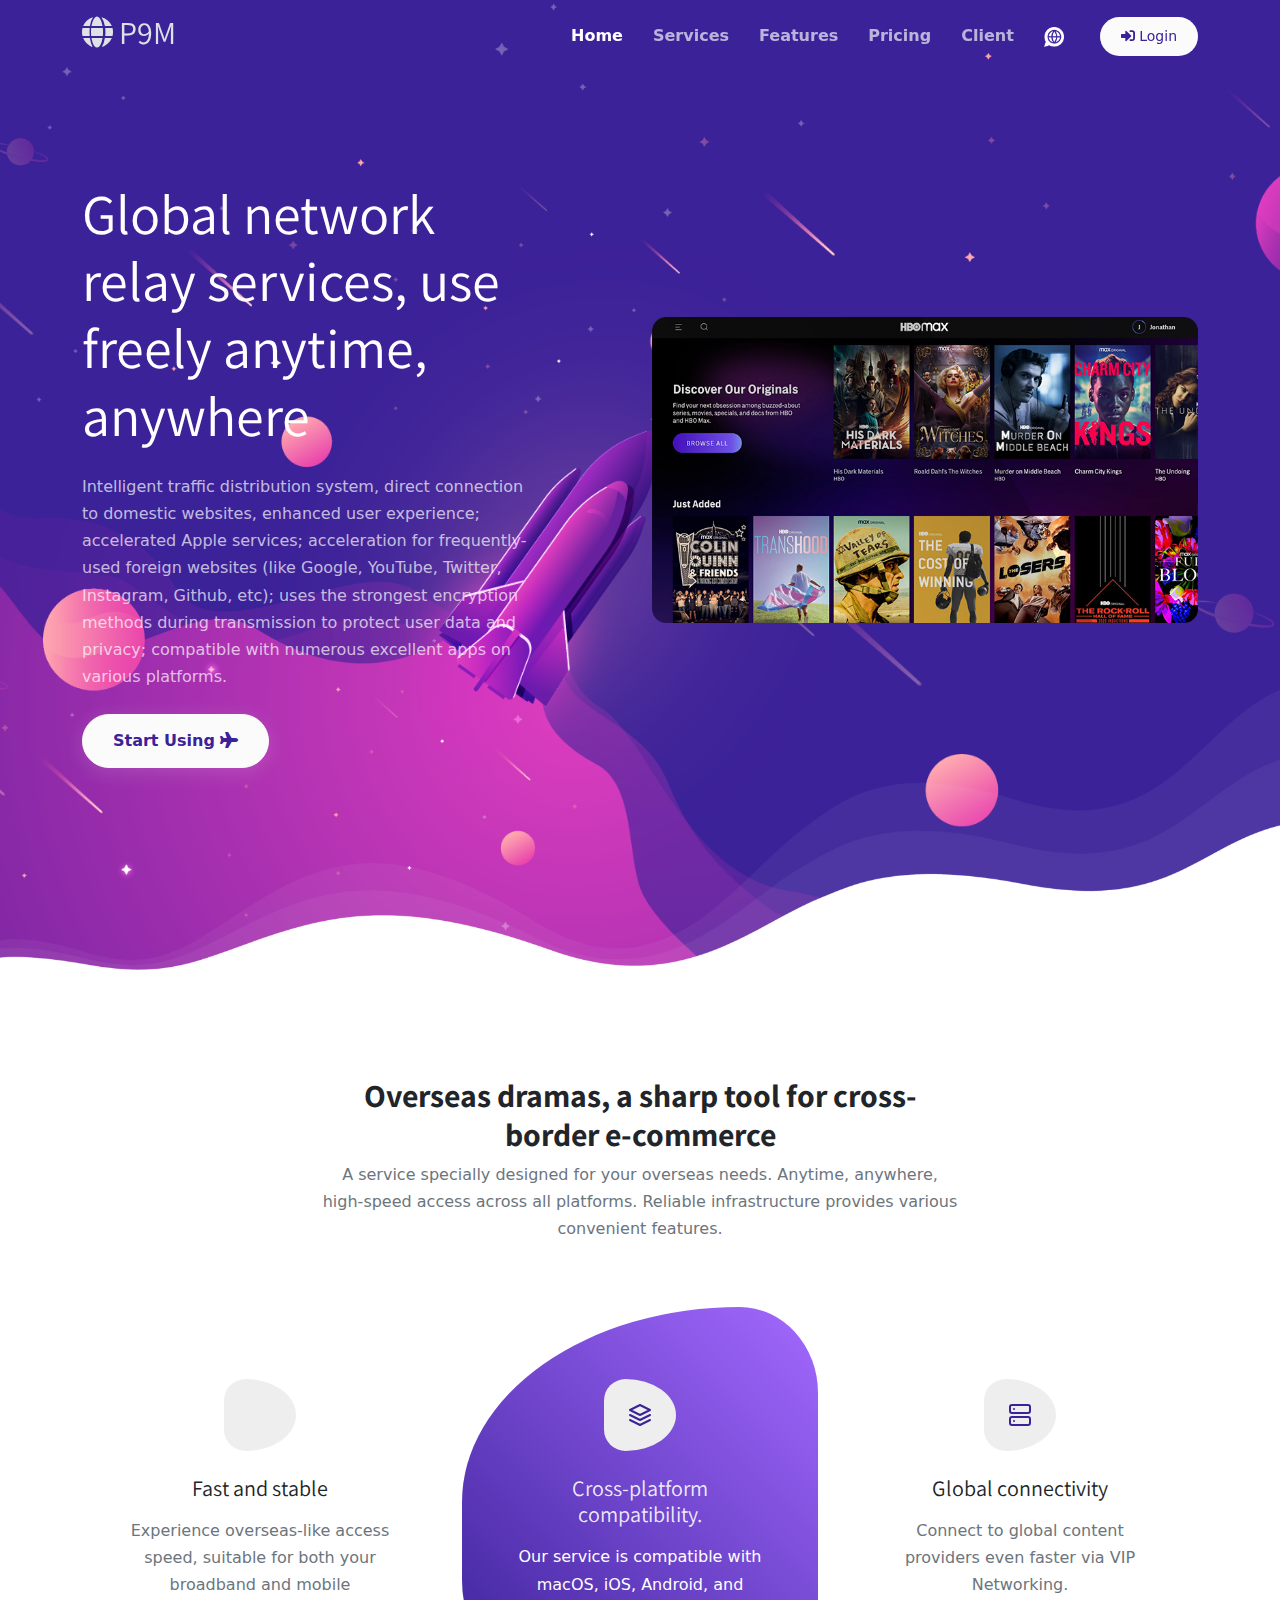
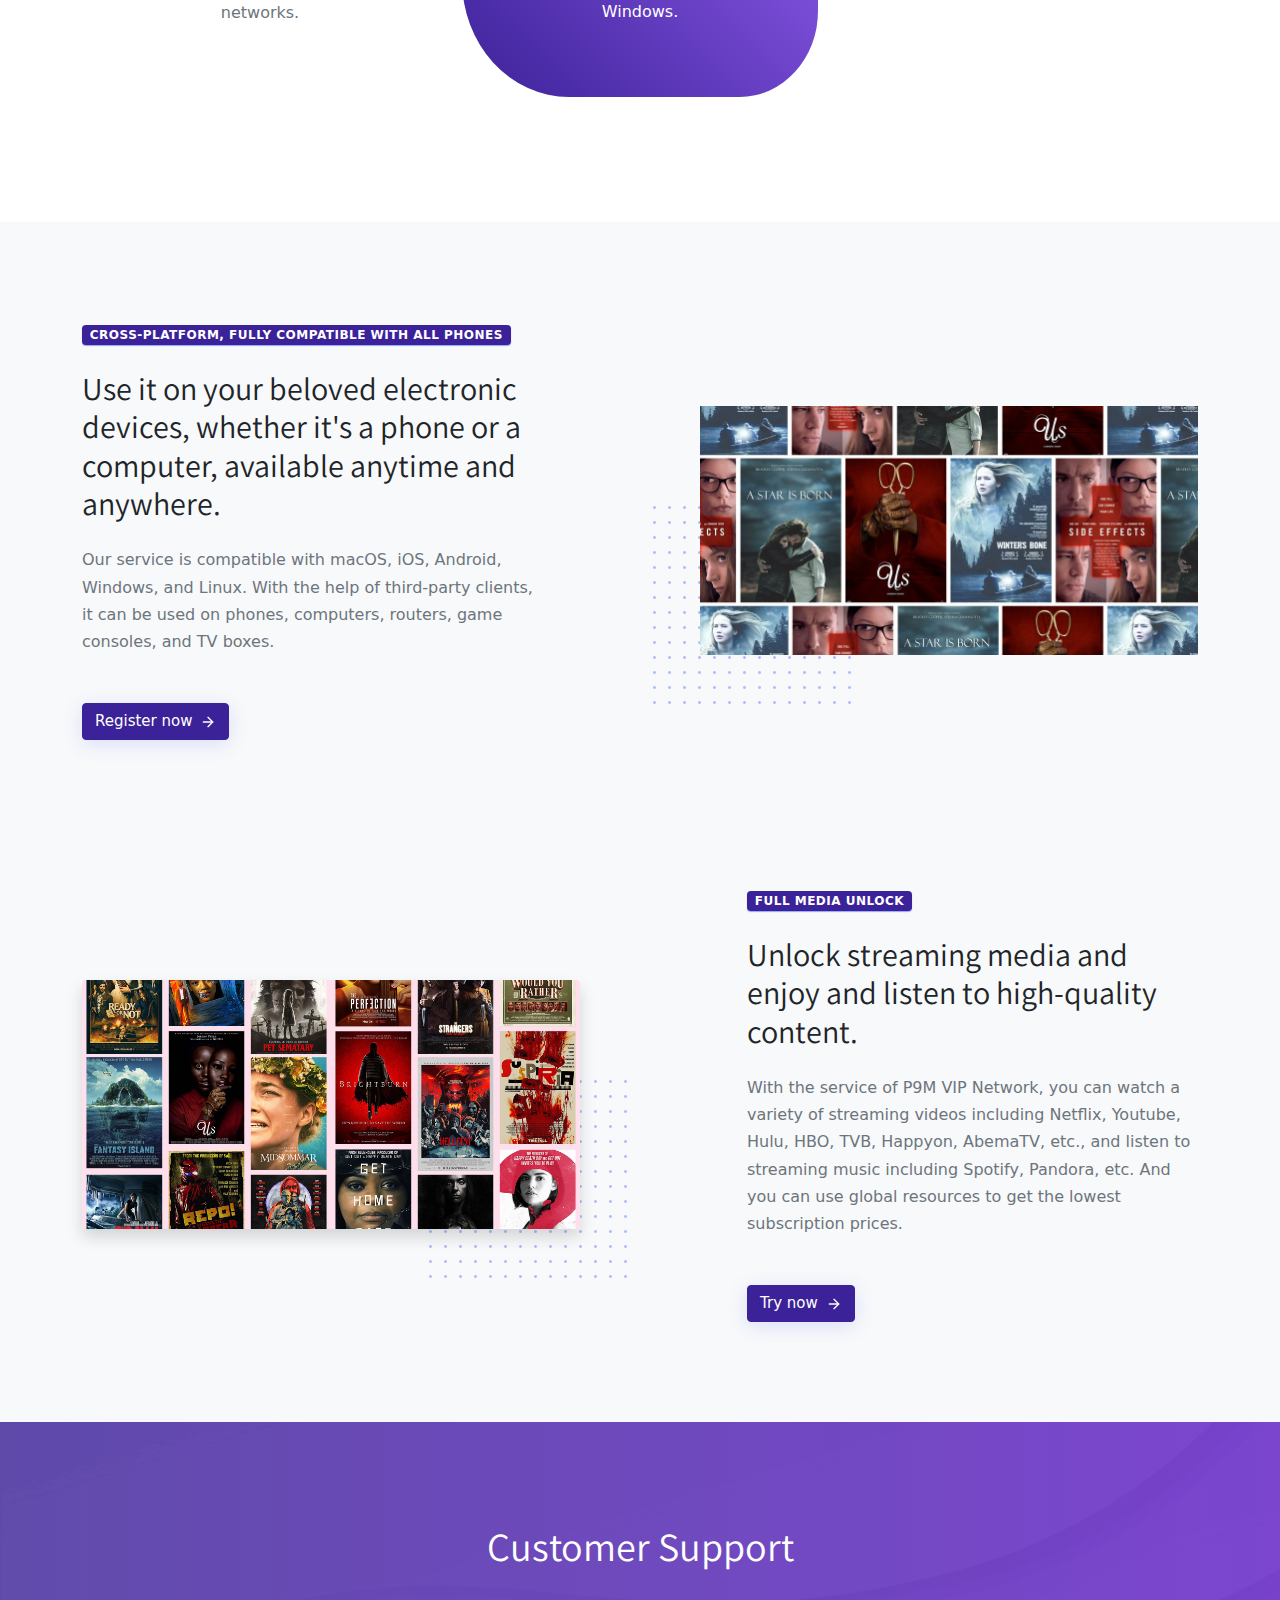
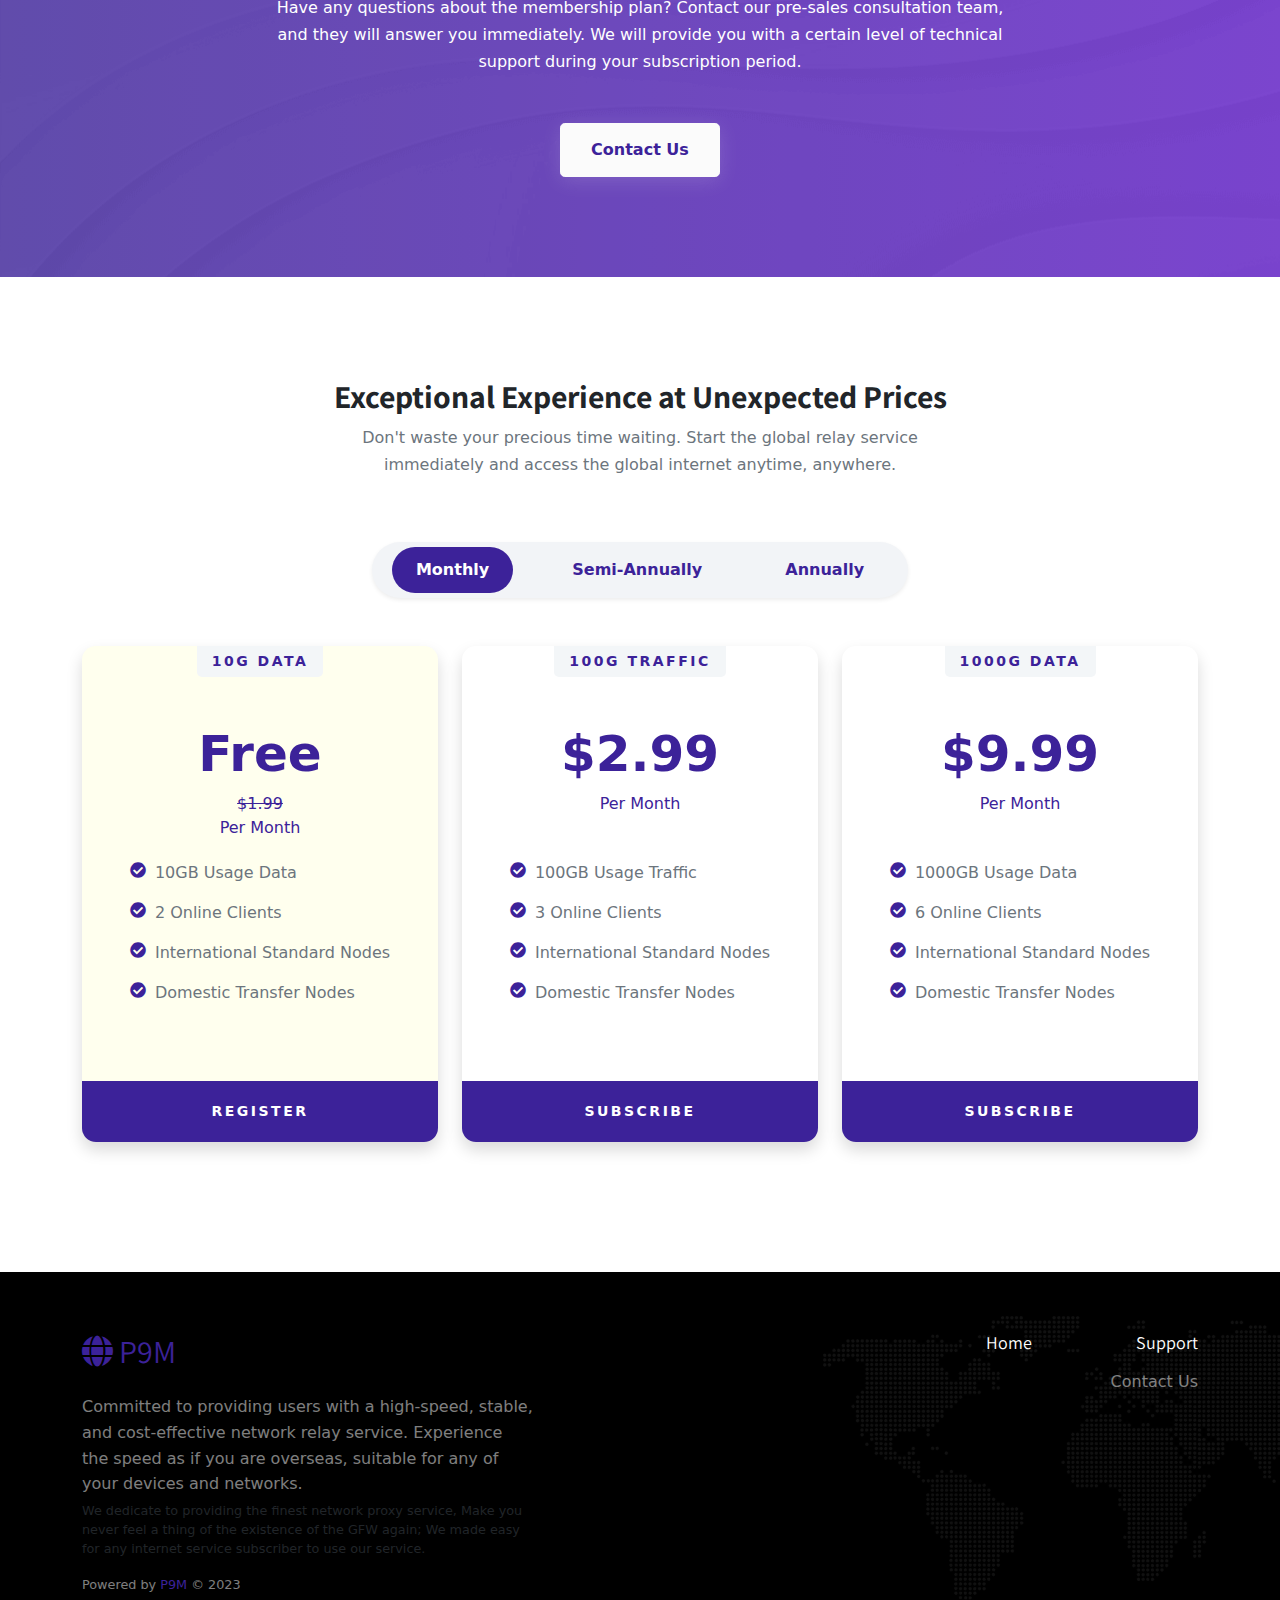
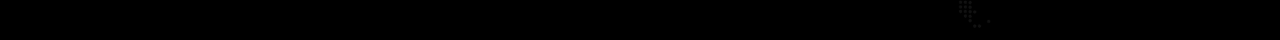
==== public/en.html @ a41c2879 "add lang" ====
<!DOCTYPE html>
<html lang="en">

<head>
    <meta charset="utf-8">
    <meta name="viewport" content="width=device-width, initial-scale=1, shrink-to-fit=no">
    <link rel="icon" type="image/png" href="/favicon.ico">

    <link rel="stylesheet" href="static/css/all.min.css">
    <link rel="stylesheet" href="static/css/swiper.min.css">

    <script src="static/js/jquery.slim.min.js"></script>

    <link rel="stylesheet" href="static/css/style.css">
    <link rel="stylesheet" href="static/css/bootstrap.min_1.css">
    <link rel="stylesheet" href="static/css/materialdesignicons.min.css">

    <title>P9M VIP Network</title>
</head>

<body>
    <!--Navbar Start-->
    <nav class="navbar navbar-expand-lg fixed-top" id="navbar">
        <div class="container">
            <!-- LOGO -->
            <a class="navbar-brand logo" href="/">
                <h2 class="logo-dark"><i class="fa fa-globe"></i>&nbsp;P9M</h2>
                <h2 class="logo-light" style="color:#dee2e6;font-weight: 400;"><i class="fa fa-globe"></i>&nbsp;P9M</h2>
            </a>
            <button class="navbar-toggler" type="button" data-bs-toggle="collapse" data-bs-target="#navbarCollapse"
                aria-controls="navbarCollapse" aria-expanded="false" aria-label="Toggle navigation">
                <svg xmlns="http://www.w3.org/2000/svg" width="24" height="24" viewBox="0 0 24 24" fill="none"
                    stroke="currentColor" stroke-width="2" stroke-linecap="round" stroke-linejoin="round"
                    class="feather feather-menu">
                    <line x1="3" y1="12" x2="21" y2="12"></line>
                    <line x1="3" y1="6" x2="21" y2="6"></line>
                    <line x1="3" y1="18" x2="21" y2="18"></line>
                </svg>
            </button>
            <div class="collapse navbar-collapse" id="navbarCollapse">
                <ul class="navbar-nav ms-auto navbar-center" id="navbar-navlist">
                    <li class="nav-item"><a href="/#home" class="nav-link active">Home</a></li>
                    <li class="nav-item"><a href="/#services" class="nav-link">Services</a></li>
                    <li class="nav-item"><a href="/#features" class="nav-link">Features</a></li>
                    <li class="nav-item"><a href="/#pricing" class="nav-link">Pricing</a></li>
                    <li class="nav-item client">
                        <a href="#" class="nav-link">Client</a>
                        <ol class="title">
                            <li>
                                <a href="https://vvv.p9m.net/#/knowledge">Android</a>
                            </li>
                            <li>
                                <a href="https://vvv.p9m.net/#/knowledge">iOS</a>
                            </li>
                            <li>
                                <a href="https://vvv.p9m.net/#/knowledge">Windows</a>
                            </li>
                            <li>
                                <a href="https://vvv.p9m.net/#/knowledge">MacOS</a>
                            </li>
                        </ol>
                    </li>
                    <li class="nav-item lang">
                        <a href="#" class="nav-link"><img src="static/images/lang.png" alt="Language" /></a>
                        <ol class="title">
                            <li>
                                <a href="en.html">English</a>
                            </li>
                            <li>
                                <a href="zh.html">ZH/中文</a>
                            </li>
                        </ol>
                    </li>
                </ul>
                <a href="https://vvv.p9m.net/#/login" class="btn btn-sm rounded-pill nav-btn ms-lg-3"><i
                        class="fas fa-sign-in-alt"></i> Login</a>
            </div>
        </div>
        <!-- end container -->
    </nav>
    <!-- Navbar End -->

    <!-- Hero Start -->
    <section class="hero-1 bg-center bg-primary position-relative"
        style="background-image: url(static/images/hero-g-bg.png);" id="home">
        <div class="container">
            <div class="row align-items-center hero-content">
                <div class="col-lg-5">
                    <h1 class="text-white display-4 font-weight-bold mb-4 hero-1-title">Global network relay services,
                        use freely anytime, anywhere</h1>
                    <p class="text-white-70 mb-4">Intelligent traffic distribution system, direct connection to domestic
                        websites, enhanced user experience; accelerated Apple services; acceleration for frequently-used
                        foreign websites (like Google, YouTube, Twitter, Instagram, Github, etc); uses the strongest
                        encryption methods during transmission to protect user data and privacy; compatible with
                        numerous excellent apps on various platforms.</p>
                    <a class="btn btn-lg btn-light rounded-pill mb-2"
                        href="https://vvv.p9m.net/#/register"><strong>Start Using</strong>
                        <i class="fa fa-plane" aria-hidden="true"></i></a>
                </div>

                <div id="carouselExampleIndicators" class="col-lg-6 col-sm-12 mx-auto ms-lg-auto me-lg-0 carousel slide"
                    data-ride="carousel">
                    <div class="swiper-container swiper-container-initialized swiper-container-horizontal">
                        <div class="swiper-wrapper"
                            style="transform: translate3d(-2544px, 0px, 0px); transition-duration: 0ms;">
                            <div class="swiper-slide swiper-slide-duplicate swiper-slide-next swiper-slide-duplicate-prev"
                                data-swiper-slide-index="2" style="width: 636px;"><img
                                    src="static/picture/banner-hulu-3.png" class="d-block w-100"></div>
                            <div class="swiper-slide swiper-slide-duplicate-active" data-swiper-slide-index="0"
                                style="width: 636px;"><img src="static/picture/banner-hbo-1.png" class="d-block w-100">
                                <p></p>
                            </div>
                            <div class="swiper-slide" data-swiper-slide-index="1" style="width: 636px;"><img
                                    src="static/picture/banner-netflix-1.png" class="d-block w-100">
                                <p></p>
                            </div>
                            <div class="swiper-slide swiper-slide-prev swiper-slide-duplicate-next"
                                data-swiper-slide-index="2" style="width: 636px;"><img
                                    src="static/picture/banner-hulu-3.png" class="d-block w-100"></div>
                            <div class="swiper-slide swiper-slide-duplicate swiper-slide-active"
                                data-swiper-slide-index="0" style="width: 636px;"><img
                                    src="static/picture/banner-hbo-1.png" class="d-block w-100">
                                <p></p>
                            </div>
                        </div>
                        <div class="swiper-pagination"></div>
                        <span class="swiper-notification" aria-live="assertive" aria-atomic="true"></span>
                    </div>
                </div>
            </div>
            <!-- end row -->
        </div>
        <!-- end container -->
        <div class="hero-bottom-shape">
            <img src="static/picture/hero-1-bottom-shape.png" alt="" class="img-fluid d-block mx-auto">
        </div>
        <!-- end hero shape -->
    </section>
    <!-- Hero End -->


    <!-- Services start -->
    <section class="section" id="services">
        <div class="container">
            <div class="row justify-content-center mb-5">
                <div class="col-lg-7 text-center">
                    <h2 class="fw-bold">Overseas dramas, a sharp tool for cross-border e-commerce</h2>
                    <p class="text-muted">A service specially designed for your overseas needs. Anytime, anywhere,
                        high-speed access across all platforms. Reliable infrastructure provides various convenient
                        features.</p>
                </div>
            </div>

            <div class="row">
                <div class="col-lg-4">
                    <div class="service-box text-center px-4 py-5 position-relative mb-4">
                        <div class="service-box-content p-4">
                            <div class="icon-mono service-icon avatar-md mx-auto mb-4">
                                <!-- SVG Content -->
                            </div>
                            <h4 class="mb-3 font-size-22">Fast and stable</h4>
                            <p class="text-muted mb-0">Experience overseas-like access speed, suitable for both your
                                broadband and mobile networks.</p>
                        </div>
                    </div>
                </div>
                <!-- end col -->

                <div class="col-lg-4">
                    <div class="service-box text-center px-4 py-5 position-relative mb-4 active">
                        <div class="service-box-content p-4">
                            <div class="icon-mono service-icon avatar-md mx-auto mb-4">
                                <svg xmlns="http://www.w3.org/2000/svg" width="24" height="24" viewBox="0 0 24 24"
                                    fill="none" stroke="currentColor" stroke-width="2" stroke-linecap="round"
                                    stroke-linejoin="round" class="feather feather-layers text-primary">
                                    <polygon points="12 2 2 7 12 12 22 7 12 2"></polygon>
                                    <polyline points="2 17 12 22 22 17"></polyline>
                                    <polyline points="2 12 12 17 22 12"></polyline>
                                </svg>
                            </div>
                            <h4 class="mb-3 font-size-22 text-white-90">Cross-platform compatibility.</h4>
                            <p class="text-white mb-0 text-white-90">Our service is compatible with macOS, iOS, Android,
                                and Windows.</p>
                        </div>
                    </div>
                </div>
                <!-- end col -->

                <div class="col-lg-4">
                    <div class="service-box text-center px-4 py-5 position-relative mb-4">
                        <div class="service-box-content p-4">
                            <div class="icon-mono service-icon avatar-md mx-auto mb-4">
                                <svg xmlns="http://www.w3.org/2000/svg" width="24" height="24" viewBox="0 0 24 24"
                                    fill="none" stroke="currentColor" stroke-width="2" stroke-linecap="round"
                                    stroke-linejoin="round" class="feather feather-server text-primary">
                                    <rect x="2" y="2" width="20" height="8" rx="2" ry="2"></rect>
                                    <rect x="2" y="14" width="20" height="8" rx="2" ry="2"></rect>
                                    <line x1="6" y1="6" x2="6.01" y2="6"></line>
                                    <line x1="6" y1="18" x2="6.01" y2="18"></line>
                                </svg>
                            </div>
                            <h4 class="mb-3 font-size-22">Global connectivity</h4>
                            <p class="text-muted mb-0">Connect to global content providers even faster via VIP
                                Networking.</p>
                        </div>
                    </div>
                </div>
                <!-- end col -->
            </div>
            <!-- end row -->
        </div>
        <!-- end container -->

    </section>
    <!-- Services end -->

    <!-- Features start -->
    <section class="section bg-light" id="features">
        <div class="container">
            <div class="row align-items-center mb-5">
                <div class="col-md-5 order-2 order-md-1 mt-md-0 mt-5">
                    <span class="badge badge-pill badge-primary mb-4">Cross-platform, fully compatible with all
                        phones</span>
                    <h2 class="mb-4">Use it on your beloved electronic devices, whether it's a phone or a computer,
                        available anytime and anywhere.</h2>
                    <p class="text-muted mb-5">Our service is compatible with macOS, iOS, Android, Windows, and Linux.
                        With the help of third-party clients, it can be used on phones, computers, routers, game
                        consoles, and TV boxes.</p>
                    <a href="https://vvv.p9m.net/#/register" class="btn btn-primary">Register now<svg
                            xmlns="http://www.w3.org/2000/svg" width="24" height="24" viewBox="0 0 24 24" fill="none"
                            stroke="currentColor" stroke-width="2" stroke-linecap="round" stroke-linejoin="round"
                            class="feather feather-arrow-right icon-xs ms-2">
                            <line x1="5" y1="12" x2="19" y2="12"></line>
                            <polyline points="12 5 19 12 12 19"></polyline>
                        </svg></a>
                </div>
                <div class="col-md-6 ms-md-auto order-1 order-md-2">
                    <div class="position-relative">
                        <div class="ms-5 features-img">
                            <img src="static/picture/top-hbo-movies.jpg" alt="" class="img-fluid d-block mx-auto">
                        </div>
                        <img src="static/picture/dot-img.png" alt="" class="dot-img-left">
                    </div>
                </div>
            </div>
            <!-- end row -->
            <div class="row align-items-center section pb-0">
                <div class="col-md-6">
                    <div class="position-relative mb-md-0 mb-5">
                        <div class="me-5 features-img">
                            <img src="static/picture/halloween-movies.jpg" alt=""
                                class="img-fluid d-block mx-auto rounded shadow">
                        </div>
                        <img src="static/picture/dot-img.png" alt="" class="dot-img-right">
                    </div>
                </div>
                <div class="col-md-5 ms-md-auto">
                    <span class="badge badge-pill badge-primary mb-4">Full media unlock</span>
                    <h2 class="mb-4">Unlock streaming media and enjoy and listen to high-quality content.</h2>
                    <p class="text-muted mb-5">With the service of P9M VIP Network, you can watch a variety of streaming
                        videos including Netflix, Youtube, Hulu, HBO, TVB, Happyon, AbemaTV, etc., and listen to
                        streaming music including Spotify, Pandora, etc. And you can use global resources to get the
                        lowest subscription prices.</p>
                    <a href="https://vvv.p9m.net/#/register" class="btn btn-primary">Try now<svg
                            xmlns="http://www.w3.org/2000/svg" width="24" height="24" viewBox="0 0 24 24" fill="none"
                            stroke="currentColor" stroke-width="2" stroke-linecap="round" stroke-linejoin="round"
                            class="feather feather-arrow-right icon-xs ms-2">
                            <line x1="5" y1="12" x2="19" y2="12"></line>
                            <polyline points="12 5 19 12 12 19"></polyline>
                        </svg></a>
                </div>
            </div>
            <!-- end row -->
        </div>
        <!-- end container -->
    </section>
    <!-- Features end -->


    <!-- Ticket start -->
    <section class="section bg-gradient-primary">
        <div class="bg-overlay-img" style="background-image: url(static/images/demos.png);"></div>
        <div class="container">
            <div class="row justify-content-center">
                <div class="col-lg-8">
                    <div class="text-center">
                        <h1 class="text-white mb-4">Customer Support</h1>
                        <p class="text-white mb-5 font-size-16">
                            Have any questions about the membership plan? Contact our pre-sales consultation team, and
                            they will answer you immediately. We will provide you with a certain level of technical
                            support during your subscription period.
                        </p>
                        <a href="https://t.me/polanyi" class="btn btn-lg btn-light fw-bold">Contact Us</a>
                    </div>
                </div>
                <!-- end col -->
            </div>
            <!-- end row -->
        </div>
        <!-- end container -->
    </section>
    <!-- Ticket end -->


    <!-- Pricing start -->
    <section class="section" id="pricing">
        <div class="container">
            <div class="row justify-content-center mb-5">
                <div class="col-lg-7 text-center">
                    <h2 class="fw-bold">Exceptional Experience at Unexpected Prices</h2>
                    <p class="text-muted">
                        Don't waste your precious time waiting. Start the global relay service immediately and access
                        the global internet anytime, anywhere.
                    </p>
                </div>
            </div>
            <div class="row">
                <div class="col-lg-12">
                    <div class="text-center mb-4 pricing-tab">
                        <ul class="nav nav-pills rounded-pill justify-content-center d-inline-block shadow-sm"
                            id="pricingpills-tab" role="tablist">
                            <li class="nav-item d-inline-block">
                                <a class="nav-link rounded-pill active" id="pills-monthly-tab" data-bs-toggle="pill"
                                    href="#pills-monthly" role="tab" aria-controls="pills-monthly"
                                    aria-selected="true">Monthly</a>
                            </li>
                            <li class="nav-item d-inline-block">
                                <a class="nav-link rounded-pill" id="pills-semesterly-tab" data-bs-toggle="pill"
                                    href="#pills-semesterly" role="tab" aria-controls="pills-semesterly"
                                    aria-selected="true">Semi-Annually</a>
                            </li>
                            <li class="nav-item d-inline-block">
                                <a class="nav-link rounded-pill" id="pills-yearly-tab" data-bs-toggle="pill"
                                    href="#pills-yearly" role="tab" aria-controls="pills-yearly"
                                    aria-selected="true">Annually</a>
                            </li>
                        </ul>
                    </div>

                    <div class="tab-content" id="pricingpills-tabContent">
                        <div class="tab-pane fade show active" id="pills-monthly" role="tabpanel"
                            aria-labelledby="pills-monthly-tab">
                            <div class="row mt-5">
                                <div class="col-12 col-md-4 col-lg-4">
                                    <div class="pricing trial shadow rounded-lg">
                                        <div class="pricing-title">
                                            10G Data
                                        </div>
                                        <div class="pricing-padding">
                                            <div class="pricing-price free">
                                                <div>Free</div>
                                                <div><del>$1.99</del></div>
                                                <div>Per Month</div>
                                            </div>
                                            <div class="pricing-details">
                                                <div class="pricing-item">
                                                    <div
                                                        style="width:25px; height:25px;line-height: 20px;color:#3c2299;">
                                                        <i class="fas fa-check-circle"></i>
                                                    </div>
                                                    <div class="pricing-item-label">10GB Usage Data</div>
                                                </div>
                                                <div class="pricing-item">
                                                    <div
                                                        style="width:25px; height:25px;line-height: 20px;color:#3c2299;">
                                                        <i class="fas fa-check-circle"></i>
                                                    </div>
                                                    <div class="pricing-item-label">2 Online Clients</div>
                                                </div>
                                                <div class="pricing-item">
                                                    <div
                                                        style="width:25px; height:25px;line-height: 20px;color:#3c2299;">
                                                        <i class="fas fa-check-circle"></i>
                                                    </div>
                                                    <div class="pricing-item-label">International Standard Nodes</div>
                                                </div>
                                                <div class="pricing-item">
                                                    <div
                                                        style="width:25px; height:25px;line-height: 20px;color:#3c2299;">
                                                        <i class="fas fa-check-circle"></i>
                                                    </div>
                                                    <div class="pricing-item-label">Domestic Transfer Nodes</div>
                                                </div>
                                            </div>
                                        </div>
                                        <div class="pricing-cta go-to-buy-page">
                                            <a style="border-radius:0 0 14px 14px; background:#3c2299; color:#fff;"
                                                href="https://vvv.p9m.net/">Register</a>
                                        </div>
                                    </div>
                                </div>
                                <div class="col-12 col-md-4 col-lg-4">
                                    <div class="pricing shadow rounded-lg">
                                        <div class="pricing-title">
                                            100G Traffic
                                        </div>
                                        <div class="pricing-padding">
                                            <div class="pricing-price">
                                                <div>$2.99</div>
                                                <div>Per Month</div>
                                            </div>
                                            <div class="pricing-details">
                                                <!-- I'm directly translating the features here -->
                                                <div class="pricing-item">
                                                    <div
                                                        style="width:25px; height:25px;line-height: 20px;color:#3c2299;">
                                                        <i class="fas fa-check-circle"></i>
                                                    </div>
                                                    <div class="pricing-item-label">100GB Usage Traffic</div>
                                                </div>
                                                <div class="pricing-item">
                                                    <div
                                                        style="width:25px; height:25px;line-height: 20px;color:#3c2299;">
                                                        <i class="fas fa-check-circle"></i>
                                                    </div>
                                                    <div class="pricing-item-label">3 Online Clients</div>
                                                </div>
                                                <div class="pricing-item">
                                                    <div
                                                        style="width:25px; height:25px;line-height: 20px;color:#3c2299;">
                                                        <i class="fas fa-check-circle"></i>
                                                    </div>
                                                    <div class="pricing-item-label">International Standard Nodes</div>
                                                </div>
                                                <div class="pricing-item">
                                                    <div
                                                        style="width:25px; height:25px;line-height: 20px;color:#3c2299;">
                                                        <i class="fas fa-check-circle"></i>
                                                    </div>
                                                    <div class="pricing-item-label">Domestic Transfer Nodes</div>
                                                </div>
                                            </div>
                                        </div>
                                        <div class="pricing-cta go-to-buy-page">
                                            <a style="border-radius:0 0 14px 14px; background:#3c2299; color:#fff;"
                                                href="https://vvv.p9m.net/">Subscribe</a>
                                        </div>
                                    </div>
                                </div>
                                <div class="col-12 col-md-4 col-lg-4">
                                    <div class="pricing shadow rounded-lg">
                                        <div class="pricing-title">
                                            1000G Data
                                        </div>
                                        <div class="pricing-padding">
                                            <div class="pricing-price">
                                                <div>$9.99</div>
                                                <div>Per Month</div>
                                            </div>
                                            <div class="pricing-details">
                                                <div class="pricing-item">
                                                    <div
                                                        style="width:25px; height:25px;line-height: 20px;color:#3c2299;">
                                                        <i class="fas fa-check-circle"></i>
                                                    </div>
                                                    <div class="pricing-item-label">1000GB Usage Data</div>
                                                </div>
                                                <div class="pricing-item">
                                                    <div
                                                        style="width:25px; height:25px;line-height: 20px;color:#3c2299;">
                                                        <i class="fas fa-check-circle"></i>
                                                    </div>
                                                    <div class="pricing-item-label">6 Online Clients</div>
                                                </div>
                                                <div class="pricing-item">
                                                    <div
                                                        style="width:25px; height:25px;line-height: 20px;color:#3c2299;">
                                                        <i class="fas fa-check-circle"></i>
                                                    </div>
                                                    <div class="pricing-item-label">International Standard Nodes</div>
                                                </div>
                                                <div class="pricing-item">
                                                    <div
                                                        style="width:25px; height:25px;line-height: 20px;color:#3c2299;">
                                                        <i class="fas fa-check-circle"></i>
                                                    </div>
                                                    <div class="pricing-item-label">Domestic Transfer Nodes</div>
                                                </div>
                                            </div>
                                        </div>
                                        <div class="pricing-cta go-to-buy-page">
                                            <a style="border-radius:0 0 14px 14px; background:#3c2299; color:#fff;"
                                                href="https://vvv.p9m.net/">Subscribe</a>
                                        </div>
                                    </div>
                                </div>
                            </div>
                        </div>
                        <!-- end monthly tab pane -->

                        <div class="tab-pane fade" id="pills-semesterly" role="tabpanel"
                            aria-labelledby="pills-semesterly-tab">
                            <div class="row mt-5">
                                <!-- First Pricing Plan -->
                                <div class="col-12 col-md-4 col-lg-4">
                                    <div class="pricing shadow rounded-lg">
                                        <div class="pricing-title">
                                            100G Traffic
                                        </div>
                                        <div class="pricing-padding">
                                            <div class="pricing-price">
                                                <div>$1.99</div>
                                                <div>Per Month</div>
                                            </div>
                                            <div class="pricing-details">
                                                <div class="pricing-item">
                                                    <div
                                                        style="width:25px; height:25px;line-height: 20px;color:#3c2299;">
                                                        <i class="fas fa-check-circle"></i>
                                                    </div>
                                                    <div class="pricing-item-label">100GB Data Usage</div>
                                                </div>
                                                <div class="pricing-item">
                                                    <div
                                                        style="width:25px; height:25px;line-height: 20px;color:#3c2299;">
                                                        <i class="fas fa-check-circle"></i>
                                                    </div>
                                                    <div class="pricing-item-label">3 Online Clients</div>
                                                </div>
                                                <div class="pricing-item">
                                                    <div
                                                        style="width:25px; height:25px;line-height: 20px;color:#3c2299;">
                                                        <i class="fas fa-check-circle"></i>
                                                    </div>
                                                    <div class="pricing-item-label">International Standard Nodes</div>
                                                </div>
                                                <div class="pricing-item">
                                                    <div
                                                        style="width:25px; height:25px;line-height: 20px;color:#3c2299;">
                                                        <i class="fas fa-check-circle"></i>
                                                    </div>
                                                    <div class="pricing-item-label">Domestic Transfer Nodes</div>
                                                </div>
                                            </div>
                                        </div>
                                        <div class="pricing-cta go-to-buy-page">
                                            <a style="border-radius:0 0 14px 14px; background:#3c2299; color:#fff;"
                                                href="https://vvv.p9m.net/">Subscribe</a>
                                        </div>
                                    </div>
                                </div>

                                <!-- Second Pricing Plan -->
                                <div class="col-12 col-md-4 col-lg-4">
                                    <div class="pricing shadow rounded-lg">
                                        <div class="pricing-title">
                                            1000G Traffic
                                        </div>
                                        <div class="pricing-padding">
                                            <div class="pricing-price">
                                                <div>$8.99</div>
                                                <div>Per Month</div>
                                            </div>
                                            <div class="pricing-details">
                                                <div class="pricing-item">
                                                    <div
                                                        style="width:25px; height:25px;line-height: 20px;color:#3c2299;">
                                                        <i class="fas fa-check-circle"></i>
                                                    </div>
                                                    <div class="pricing-item-label">1000GB Data Usage</div>
                                                </div>
                                                <div class="pricing-item">
                                                    <div
                                                        style="width:25px; height:25px;line-height: 20px;color:#3c2299;">
                                                        <i class="fas fa-check-circle"></i>
                                                    </div>
                                                    <div class="pricing-item-label">6 Online Clients</div>
                                                </div>
                                                <div class="pricing-item">
                                                    <div
                                                        style="width:25px; height:25px;line-height: 20px;color:#3c2299;">
                                                        <i class="fas fa-check-circle"></i>
                                                    </div>
                                                    <div class="pricing-item-label">International Standard Nodes</div>
                                                </div>
                                                <div class="pricing-item">
                                                    <div
                                                        style="width:25px; height:25px;line-height: 20px;color:#3c2299;">
                                                        <i class="fas fa-check-circle"></i>
                                                    </div>
                                                    <div class="pricing-item-label">Domestic Transfer Nodes</div>
                                                </div>
                                            </div>
                                        </div>
                                        <div class="pricing-cta go-to-buy-page">
                                            <a style="border-radius:0 0 14px 14px; background:#3c2299; color:#fff;"
                                                href="https://vvv.p9m.net/">Subscribe</a>
                                        </div>
                                    </div>
                                </div>
                            </div>
                        </div>
                        <!-- end semesterly tab pane -->

                        <div class="tab-pane fade" id="pills-yearly" role="tabpanel" aria-labelledby="pills-yearly-tab">
                            <div class="row mt-5">
                                <div class="col-12 col-md-4 col-lg-4">
                                    <div class="pricing shadow rounded-lg">
                                        <div class="pricing-title">
                                            100G Data Traffic
                                        </div>
                                        <div class="pricing-padding">
                                            <div class="pricing-price">
                                                <div>$1.59</div>
                                                <div>Per Month</div>
                                            </div>
                                            <div class="pricing-details">
                                                <div class="pricing-item">
                                                    <div
                                                        style="width:25px; height:25px;line-height: 20px;color:#3c2299;">
                                                        <i class="fas fa-check-circle"></i>
                                                    </div>
                                                    <div class="pricing-item-label">100GB Data Usage</div>
                                                </div>
                                                <div class="pricing-item">
                                                    <div
                                                        style="width:25px; height:25px;line-height: 20px;color:#3c2299;">
                                                        <i class="fas fa-check-circle"></i>
                                                    </div>
                                                    <div class="pricing-item-label">3 Online Clients</div>
                                                </div>
                                                <div class="pricing-item">
                                                    <div
                                                        style="width:25px; height:25px;line-height: 20px;color:#3c2299;">
                                                        <i class="fas fa-check-circle"></i>
                                                    </div>
                                                    <div class="pricing-item-label">International Standard Nodes</div>
                                                </div>
                                                <div class="pricing-item">
                                                    <div
                                                        style="width:25px; height:25px;line-height: 20px;color:#3c2299;">
                                                        <i class="fas fa-check-circle"></i>
                                                    </div>
                                                    <div class="pricing-item-label">Domestic Transfer Nodes</div>
                                                </div>
                                            </div>
                                        </div>
                                        <div class="pricing-cta go-to-buy-page">
                                            <a style="border-radius:0 0 14px 14px; background:#3c2299; color:#fff;"
                                                href="https://vvv.p9m.net/">Subscribe</a>
                                        </div>
                                    </div>
                                </div>
                                <div class="col-12 col-md-4 col-lg-4">
                                    <div class="pricing shadow rounded-lg">
                                        <div class="pricing-title">
                                            1000G Data Traffic
                                        </div>
                                        <div class="pricing-padding">
                                            <div class="pricing-price">
                                                <div>$6.99</div>
                                                <div>Per Month</div>
                                            </div>
                                            <div class="pricing-details">
                                                <div class="pricing-item">
                                                    <div
                                                        style="width:25px; height:25px;line-height: 20px;color:#3c2299;">
                                                        <i class="fas fa-check-circle"></i>
                                                    </div>
                                                    <div class="pricing-item-label">1000GB Data Usage</div>
                                                </div>
                                                <div class="pricing-item">
                                                    <div
                                                        style="width:25px; height:25px;line-height: 20px;color:#3c2299;">
                                                        <i class="fas fa-check-circle"></i>
                                                    </div>
                                                    <div class="pricing-item-label">6 Online Clients</div>
                                                </div>
                                                <div class="pricing-item">
                                                    <div
                                                        style="width:25px; height:25px;line-height: 20px;color:#3c2299;">
                                                        <i class="fas fa-check-circle"></i>
                                                    </div>
                                                    <div class="pricing-item-label">International Standard Nodes</div>
                                                </div>
                                                <div class="pricing-item">
                                                    <div
                                                        style="width:25px; height:25px;line-height: 20px;color:#3c2299;">
                                                        <i class="fas fa-check-circle"></i>
                                                    </div>
                                                    <div class="pricing-item-label">Domestic Transfer Nodes</div>
                                                </div>
                                            </div>
                                        </div>
                                        <div class="pricing-cta go-to-buy-page">
                                            <a style="border-radius:0 0 14px 14px; background:#3c2299; color:#fff;"
                                                href="https://vvv.p9m.net/">Subscribe</a>
                                        </div>
                                    </div>
                                </div>
                            </div>
                        </div>
                        <!-- end yearly tab pane -->
                    </div>
                </div>
            </div>
            <!-- end tab content -->
        </div>
        <!-- end col -->

        <!-- end row -->

        <!-- end container -->
    </section>
    <!-- Pricing end -->

    <!-- Footer Start -->
    <footer class="footer">
        <div class="container">
            <div class="row">
                <div class="bg-overlay-img" style="background-image: url(static/images/footer-bg.png);">
                </div>
                <div class="col-lg-5">
                    <div class="mb-4">
                        <a href="#">
                            <h2 class="logo-dark"><i class="fa fa-globe"></i>&nbsp;P9M</h2>
                        </a>
                        <p class="text-white-50 mt-4 mb-1" style="font-size: 1rem;line-height: 1.6rem;">
                            Committed to providing users with a high-speed, stable, and cost-effective network relay
                            service. Experience the speed as if you are overseas, suitable for any of your devices and
                            networks.</p>
                        <p style="font-size: 0.8rem;line-height: 1.2rem;">We dedicate to providing the finest network
                            proxy
                            service, Make you never feel a thing of the existence of the GFW again; We made easy for any
                            internet service subscriber to use our service.</p>
                        <p class="text-white-50 mb-0" style="font-size: 0.8rem!important;">
                            Powered by
                            <a href="/staff.html" data-bs-original-title="" title="">P9M</a>
                            © 2023
                        </p>
                    </div>
                </div>
                <!-- end col -->

                <div class="col-lg-7 d-none d-sm-none d-md-none d-lg-block">
                    <div class="row">
                        <div class="col-lg-3 col-6"></div>
                        <div class="col-lg-3 col-6"></div>
                        <div class="col-lg-3 col-6">
                            <div class="mt-4 mt-lg-0">
                                <h4 class="text-white font-size-18 mb-3 text-end">Home</h4>
                                <!-- Commented Links
                                <ul class="list-unstyled footer-sub-menu">
                                    <li class="text-end"><a href="https://vvv.p9m.net/" class="footer-link">Shop</a></li>
                                    <li class="text-end"><a href="https://vvv.p9m.net/" class="footer-link">Node List</a>
                                    </li>
                                    <li class="text-end"><a href="https://vvv.p9m.net/" class="footer-link">Invite Registration</a>
                                    </li>
                                    <li class="text-end"><a href="https://vvv.p9m.net/" class="footer-link">Payment Methods</a>
                                    </li>
                                    <li class="text-end"><a href="https://vvv.p9m.net/" class="footer-link">Discount Codes</a></li>
                                </ul>
                                -->
                            </div>
                        </div>
                        <div class="col-lg-3 col-6">
                            <div class="mt-4 mt-lg-0">
                                <h4 class="text-white font-size-18 mb-3 text-end">Support</h4>
                                <ul class="list-unstyled footer-sub-menu">
                                    <li class="text-end"><a href="https://t.me/polanyi" class="footer-link">Contact
                                            Us</a>
                                    </li>
                                    <!-- Commented Links
                                    <li class="text-end"><a href="https://vvv.p9m.net/" class="footer-link">Ticket System</a>
                                    </li>
                                    <li class="text-end"><a href="https://vvv.p9m.net/" class="footer-link">Frequently Asked Questions</a>
                                    </li>
                                    <li class="text-end"><a href="https://vvv.p9m.net/" class="footer-link">Tools Download</a>
                                    </li>
                                    <li class="text-end"><a href="https://vvv.p9m.net/" class="footer-link">Tutorial Instructions</a>
                                    </li>
                                    -->
                                </ul>
                            </div>
                        </div>

                    </div>
                </div>
                <!-- end col -->
            </div>
            <!-- end row -->

            <!-- end row -->
        </div>
        <!-- end container -->
    </footer>
    <!-- Footer End -->

    <!-- javascript -->
    <script src="static/js/bootstrap.bundle.min.js"></script>
    <script src="static/js/smooth-scroll.polyfills.min.js"></script>

    <!-- App Js -->
    <script src="static/js/5c95f998e36645deaae79de936803599.js"></script>
    <script src="static/js/app.js"></script>

    <!--End mc_embed_signup-->
    <script src="static/js/swiper.min.js"></script>
    <script>

        var mySwiper = new Swiper('.swiper-container', {
            direction: 'horizontal',
            loop: true,
            navigation: {
                nextEl: '.swiper-button-next',
                prevEl: '.swiper-button-prev',
            },
            autoplay: {
                delay: 5000,
                disableOnInteraction: true,
            },
        })
    </script>
</body>

</html>
---- public/static/css/style.css ----
/* Template Name: Qexal - Responsive Bootstrap 4 Landing Page Template
   Author: Themesbrand
   Version: 1.0.0
   Created: Jan 2019
   File Description: Main Css file of the template
*/
/**********************
01.General
02.Icons
03.Menu
04.Components
05.Helper
06.Loader
07.Hero
08.Services
09.Features
10.Pricing
11.Team
12.Contact
13.Footer
***********************/
/* 
// variables.scss
*/
@import url("0cbe549971264f089b2fea380d2ccc58.css");

/* 
// 1. General
*/
a {
    text-decoration: none !important;
    outline: none;
    color: #29344a;
    transition: all 0.2s;
}

a:hover {
    color: #3c2299;
}

body {
    font-family: "Open Sans", sans-serif;
    color: #29344a;
    background: #ffffff;
    font-size: 15px;
}

p {
    line-height: 1.7;
}

h1,
h2,
h3,
h4,
h5,
h6 {
    font-family: "Assistant", sans-serif;
    font-weight: 600;
}

/* 
// 2. Icons
*/
.icon-fill-primary {
    fill: #3c2299;
}

.icon-fill-secondary {
    fill: #6c757d;
}

.icon-fill-success {
    fill: #2ac297;
}

.icon-fill-info {
    fill: #56c6e6;
}

.icon-fill-warning {
    fill: #ffbb13;
}

.icon-fill-danger {
    fill: #f43958;
}

.icon-fill-dark {
    fill: #29344a;
}

.icon-fill-light {
    fill: #fbfbfb;
}

.icon-fill-body-bg {
    fill: #ffffff;
}

.icon-fill-black {
    fill: #000;
}

.icon-fill-white {
    fill: #fff;
}

.icon {
    position: relative;
    top: -2px;
}

.icon-xxs {
    height: 14px;
    width: 14px;
}

.icon-xs {
    height: 16px;
    width: 16px;
}

.icon-sm {
    height: 20px;
    width: 20px;
}

.icon-lg {
    height: 32px;
    width: 32px;
}

.icon-xl {
    height: 48px;
    width: 48px;
}

.icon-xxl {
    height: 62px;
    width: 62px;
}

.sw-1 {
    stroke-width: 1px;
}

.sw-1_5 {
    stroke-width: 1.5px;
}

.icon-mono {
    position: relative;
    display: flex;
    align-items: center !important;
    justify-content: center !important;
}

.icon-spin {
    animation-name: spin;
    animation-duration: 3000ms;
    animation-iteration-count: infinite;
    animation-timing-function: linear;
}

@keyframes spin {
    from {
        transform: rotate(0deg);
    }

    to {
        transform: rotate(360deg);
    }
}

/* 
// 3. Menu
*/
/* ----------------------------------------- */
.client, .lang {
    position: relative;
}

.client li , .lang li {
    list-style: none;
    text-align: center;
}

/* 下拉框 ol*/
.title {
    position: absolute;
    padding: 0 5px;
    width: 110px;
    top: 60px;
    left: -12px;
    border-radius: 5px;
    transition: all 1s;
    opacity: 0;
    box-shadow: 0 5px 20px -4px rgba(196, 194, 194, 0.5);
    background-color: #fff;
}

/* 下拉框上面的三角形 */
.title:before {
    content: "";
    position: absolute;
    top: -20px;
    left: 50%;
    margin-left: -10px;
    border-width: 10px;
    border-style: solid;
    border-color: transparent transparent #fff;
}

/* 鼠标经过时，显示出下拉框 */
.client:hover .title, .lang:hover .title{
    opacity: 1;
    top: 45px;
}

/* 鼠标经过下拉框时，改变下拉框每一项的颜色 */


/* ----------------------------------------- */

.navbar {
    padding: 14px 0px;
    width: 100%;
    border-radius: 0px;
    z-index: 999;
    margin-bottom: 0px;
    transition: all 0.5s ease-in-out;
    background-color: transparent;
}

.navbar .logo .logo-dark {
    display: none;
}

.navbar .logo .logo-light {
    display: inline-block;
}

.nav-link {
    display: inline-block;
    text-decoration: none;
    line-height: 26px;
    color: rgba(239, 241, 245, 0.7);
    transition: all 0.3s;
    margin: 0 15px;
    font-weight: 600;
}

.nav-link img { 
    width: 20px;
    height: 20px;
    margin-right: 5px;
    filter: invert(1);
}

.navbar .navbar-nav li .nav-link {
    padding: 8px 0px;
}

.navbar .navbar-nav li .nav-link.active,
.navbar .navbar-nav li .nav-link:hover,
.navbar .navbar-nav li .nav-link:focus {
    color: #fff ;
}

.navbar .navbar-toggles {
    padding: 0.25rem 0.75rem;
    font-size: 18px;
    background: 0 0;
    border: 1px solid transparent;
    color: #fff;
    outline: 0;
}

.navbar .nav-btn {
    background-color: #fbfbfb;
    color: #3c2299;
}

.navbar-toggler {
    padding: 0;
}

.navbar-toggler:focus {
    box-shadow: none;
}

.nav .open>a,
.nav .open>a:focus,
.nav .open>a:hover {
    background-color: transparent;
    border-color: #3c2299;
}

.menu-toggle {
    padding: 4.5px 10px !important;
}

.menu-toggle span {
    line-height: 27px;
}

/*---NAVBAR STICKY--*/
.nav-sticky.navbar {
    margin-top: 0px;
    background-color: #fff;
    box-shadow: 0 0 10px 0 rgba(0, 0, 0, 0.06);
    color: #000 !important;
}

.nav-sticky.navbar .navbar-nav {
    margin-top: 0px;
}

.nav-sticky.navbar .navbar-nav li .nav-link {
    color: #6c757d !important;
}

.nav-sticky.navbar .navbar-nav li .nav-link.active,
.nav-sticky.navbar .navbar-nav li .nav-link:hover,
.nav-sticky.navbar .navbar-nav li .nav-link:focus {
    color: #3c2299 !important;
}

.nav-sticky.navbar .nav-btn {
    background-color: #3c2299;
    color: #fff;
}

.nav-sticky .logo .logo-dark {
    display: inline-block !important;
}

.nav-sticky .logo .logo-light {
    display: none !important;
}

.navbar-toggler {
    color: #29344a !important;
    border: none !important;
}

.navbar-toggler:focus {
    outline: none;
}

.navbar-light .logo .logo-dark {
    display: inline-block;
}

.navbar-light .logo .logo-light {
    display: none;
}

.navbar-light .navbar-nav li a {
    color: #6c757d !important;
}

.navbar-light .navbar-nav li .nav-link {
    padding-right: 0px;
    padding-left: 0px;
}

.navbar-light .navbar-nav li .nav-link.active,
.navbar-light .navbar-nav li .nav-link:hover,
.navbar-light .navbar-nav li .nav-link:focus {
    color: #3c2299 !important;
}

.navbar-light .nav-btn {
    background-color: #3c2299;
    color: #fff;
}

@media (min-width: 200px) and (max-width: 991px) {
    .navbar {
        margin-top: 0px;
        background-color: #fff !important;
        box-shadow: 0 3px 10px rgba(0, 0, 0, 0.08);
        color: #fff !important;
    }
    

    .navbar .navbar-nav {
        margin-top: 0px;
    }

    .navbar .navbar-nav li .nav-link {
        padding: 6px 0;
        transition: all 0.4s;
        color: #6c757d !important;
        margin: 0px;
        display: block;
    }

    .navbar .navbar-nav li .nav-link.active,
    .navbar .navbar-nav li .nav-link:hover,
    .navbar .navbar-nav li .nav-link:focus {
        color: #3c2299 !important;
    }

    .navbar .navbar-nav li.active a {
        border-color: transparent;
    }

    .navbar>.container {
        width: 90%;
    }

    .navbar .logo .logo-dark {
        display: inline-block !important;
    }

    .navbar .logo .logo-light {
        display: none !important;
    }

    .navbar.navbar-light .navbar-nav li .nav-link.active,
    .navbar.navbar-light .navbar-nav li .nav-link:hover,
    .navbar.navbar-light .navbar-nav li .nav-link:focus {
        color: #29344a !important;
    }

    .navbar .nav-btn {
        background-color: #3c2299;
        color: #fff;
    }

    .navbar-collapse {
        padding: 0;
    }

    .nav-link img {
        filter: invert(0);
    }
}

/* 
// 04.Components
*/
@media (min-width: 1200px) {

    .container,
    .container-lg,
    .container-md,
    .container-sm,
    .container-xl,
    .container-xxl {
        max-width: 1140px;
    }
}

.row>* {
    position: relative;
}

.btn {
    border-radius: 3px;
    padding: 12px 30px;
    font-size: 15px !important;
    transition: all 0.5s;
    font-weight: 400;
}

.btn:focus {
    box-shadow: none !important;
}

.btn:hover {
    transform: translateY(-2px);
    transition: all 0.5s;
}

.btn.btn-lg {
    padding: 14px 30px !important;
    font-size: 16px !important;
}

.btn.btn-sm {
    padding: 8px 20px !important;
    font-size: 14px !important;
}

.btn.btn-primary {
    background-color: #3c2299 !important;
    border: 1px solid #3c2299 !important;
    color: #fff;
    box-shadow: 0 4px 20px rgba(39, 83, 255, 0.15);
}

.btn.btn-primary:hover,
.btn.btn-primary:focus,
.btn.btn-primary.focus,
.btn.btn-primary:active,
.btn.btn-primary.active {
    background-color: #7648C7 !important;
    border: 1px solid #7648C7 !important;
    box-shadow: 0 3px 10px rgba(39, 83, 255, 0.5);
    color: #fff !important;
}

.btn.btn-soft-primary {
    background-color: #e9edff !important;
    color: #3c2299;
}

.btn.btn-soft-primary:hover,
.btn.btn-soft-primary:focus,
.btn.btn-soft-primary.focus,
.btn.btn-soft-primary:active,
.btn.btn-soft-primary.active {
    box-shadow: 0 3px 12px rgba(39, 83, 255, 0.2);
    transform: translateY(-4px);
}

.btn.btn-outline-primary {
    border: 1px solid #3c2299 !important;
    color: #3c2299 !important;
}

.btn.btn-outline-primary:hover,
.btn.btn-outline-primary:focus,
.btn.btn-outline-primary.focus,
.btn.btn-outline-primary:active,
.btn.btn-outline-primary.active {
    background-color: #3c2299 !important;
    border: 1px solid #3c2299 !important;
    box-shadow: 0 3px 10px rgba(39, 83, 255, 0.5);
    color: #fff !important;
}

.btn.btn-secondary {
    background-color: #6c757d !important;
    border: 1px solid #6c757d !important;
    color: #fff;
    box-shadow: 0 4px 20px rgba(108, 117, 125, 0.15);
}

.btn.btn-secondary:hover,
.btn.btn-secondary:focus,
.btn.btn-secondary.focus,
.btn.btn-secondary:active,
.btn.btn-secondary.active {
    background-color: #656d75 !important;
    border: 1px solid #656d75 !important;
    box-shadow: 0 3px 10px rgba(108, 117, 125, 0.5);
    color: #fff !important;
}

.btn.btn-soft-secondary {
    background-color: #d2d6d8 !important;
    color: #6c757d;
}

.btn.btn-soft-secondary:hover,
.btn.btn-soft-secondary:focus,
.btn.btn-soft-secondary.focus,
.btn.btn-soft-secondary:active,
.btn.btn-soft-secondary.active {
    box-shadow: 0 3px 12px rgba(108, 117, 125, 0.2);
    transform: translateY(-4px);
}

.btn.btn-outline-secondary {
    border: 1px solid #6c757d !important;
    color: #6c757d !important;
}

.btn.btn-outline-secondary:hover,
.btn.btn-outline-secondary:focus,
.btn.btn-outline-secondary.focus,
.btn.btn-outline-secondary:active,
.btn.btn-outline-secondary.active {
    background-color: #6c757d !important;
    border: 1px solid #6c757d !important;
    box-shadow: 0 3px 10px rgba(108, 117, 125, 0.5);
    color: #fff !important;
}

.btn.btn-success {
    background-color: #2ac297 !important;
    border: 1px solid #2ac297 !important;
    color: #fff;
    box-shadow: 0 4px 20px rgba(42, 194, 151, 0.15);
}

.btn.btn-success:hover,
.btn.btn-success:focus,
.btn.btn-success.focus,
.btn.btn-success:active,
.btn.btn-success.active {
    background-color: #27b58d !important;
    border: 1px solid #27b58d !important;
    box-shadow: 0 3px 10px rgba(42, 194, 151, 0.5);
    color: #fff !important;
}

.btn.btn-soft-success {
    background-color: #bdf1e2 !important;
    color: #2ac297;
}

.btn.btn-soft-success:hover,
.btn.btn-soft-success:focus,
.btn.btn-soft-success.focus,
.btn.btn-soft-success:active,
.btn.btn-soft-success.active {
    box-shadow: 0 3px 12px rgba(42, 194, 151, 0.2);
    transform: translateY(-4px);
}

.btn.btn-outline-success {
    border: 1px solid #2ac297 !important;
    color: #2ac297 !important;
}

.btn.btn-outline-success:hover,
.btn.btn-outline-success:focus,
.btn.btn-outline-success.focus,
.btn.btn-outline-success:active,
.btn.btn-outline-success.active {
    background-color: #2ac297 !important;
    border: 1px solid #2ac297 !important;
    box-shadow: 0 3px 10px rgba(42, 194, 151, 0.5);
    color: #fff !important;
}

.btn.btn-info {
    background-color: #56c6e6 !important;
    border: 1px solid #56c6e6 !important;
    color: #fff;
    box-shadow: 0 4px 20px rgba(86, 198, 230, 0.15);
}

.btn.btn-info:hover,
.btn.btn-info:focus,
.btn.btn-info.focus,
.btn.btn-info:active,
.btn.btn-info.active {
    background-color: #49c2e4 !important;
    border: 1px solid #49c2e4 !important;
    box-shadow: 0 3px 10px rgba(86, 198, 230, 0.5);
    color: #fff !important;
}

.btn.btn-soft-info {
    background-color: white !important;
    color: #56c6e6;
}

.btn.btn-soft-info:hover,
.btn.btn-soft-info:focus,
.btn.btn-soft-info.focus,
.btn.btn-soft-info:active,
.btn.btn-soft-info.active {
    box-shadow: 0 3px 12px rgba(86, 198, 230, 0.2);
    transform: translateY(-4px);
}

.btn.btn-outline-info {
    border: 1px solid #56c6e6 !important;
    color: #56c6e6 !important;
}

.btn.btn-outline-info:hover,
.btn.btn-outline-info:focus,
.btn.btn-outline-info.focus,
.btn.btn-outline-info:active,
.btn.btn-outline-info.active {
    background-color: #56c6e6 !important;
    border: 1px solid #56c6e6 !important;
    box-shadow: 0 3px 10px rgba(86, 198, 230, 0.5);
    color: #fff !important;
}

.btn.btn-warning {
    background-color: #ffbb13 !important;
    border: 1px solid #ffbb13 !important;
    color: #fff;
    box-shadow: 0 4px 20px rgba(255, 187, 19, 0.15);
}

.btn.btn-warning:hover,
.btn.btn-warning:focus,
.btn.btn-warning.focus,
.btn.btn-warning:active,
.btn.btn-warning.active {
    background-color: #ffb704 !important;
    border: 1px solid #ffb704 !important;
    box-shadow: 0 3px 10px rgba(255, 187, 19, 0.5);
    color: #fff !important;
}

.btn.btn-soft-warning {
    background-color: #fff3d5 !important;
    color: #ffbb13;
}

.btn.btn-soft-warning:hover,
.btn.btn-soft-warning:focus,
.btn.btn-soft-warning.focus,
.btn.btn-soft-warning:active,
.btn.btn-soft-warning.active {
    box-shadow: 0 3px 12px rgba(255, 187, 19, 0.2);
    transform: translateY(-4px);
}

.btn.btn-outline-warning {
    border: 1px solid #ffbb13 !important;
    color: #ffbb13 !important;
}

.btn.btn-outline-warning:hover,
.btn.btn-outline-warning:focus,
.btn.btn-outline-warning.focus,
.btn.btn-outline-warning:active,
.btn.btn-outline-warning.active {
    background-color: #ffbb13 !important;
    border: 1px solid #ffbb13 !important;
    box-shadow: 0 3px 10px rgba(255, 187, 19, 0.5);
    color: #fff !important;
}

.btn.btn-danger {
    background-color: #f43958 !important;
    border: 1px solid #f43958 !important;
    color: #fff;
    box-shadow: 0 4px 20px rgba(244, 57, 88, 0.15);
}

.btn.btn-danger:hover,
.btn.btn-danger:focus,
.btn.btn-danger.focus,
.btn.btn-danger:active,
.btn.btn-danger.active {
    background-color: #f32b4c !important;
    border: 1px solid #f32b4c !important;
    box-shadow: 0 3px 10px rgba(244, 57, 88, 0.5);
    color: #fff !important;
}

.btn.btn-soft-danger {
    background-color: #fef1f3 !important;
    color: #f43958;
}

.btn.btn-soft-danger:hover,
.btn.btn-soft-danger:focus,
.btn.btn-soft-danger.focus,
.btn.btn-soft-danger:active,
.btn.btn-soft-danger.active {
    box-shadow: 0 3px 12px rgba(244, 57, 88, 0.2);
    transform: translateY(-4px);
}

.btn.btn-outline-danger {
    border: 1px solid #f43958 !important;
    color: #f43958 !important;
}

.btn.btn-outline-danger:hover,
.btn.btn-outline-danger:focus,
.btn.btn-outline-danger.focus,
.btn.btn-outline-danger:active,
.btn.btn-outline-danger.active {
    background-color: #f43958 !important;
    border: 1px solid #f43958 !important;
    box-shadow: 0 3px 10px rgba(244, 57, 88, 0.5);
    color: #fff !important;
}

.btn.btn-dark {
    background-color: #29344a !important;
    border: 1px solid #29344a !important;
    color: #fff;
    box-shadow: 0 4px 20px rgba(41, 52, 74, 0.15);
}

.btn.btn-dark:hover,
.btn.btn-dark:focus,
.btn.btn-dark.focus,
.btn.btn-dark:active,
.btn.btn-dark.active {
    background-color: #242d40 !important;
    border: 1px solid #242d40 !important;
    box-shadow: 0 3px 10px rgba(41, 52, 74, 0.5);
    color: #fff !important;
}

.btn.btn-soft-dark {
    background-color: #7e91b7 !important;
    color: #29344a;
}

.btn.btn-soft-dark:hover,
.btn.btn-soft-dark:focus,
.btn.btn-soft-dark.focus,
.btn.btn-soft-dark:active,
.btn.btn-soft-dark.active {
    box-shadow: 0 3px 12px rgba(41, 52, 74, 0.2);
    transform: translateY(-4px);
}

.btn.btn-outline-dark {
    border: 1px solid #29344a !important;
    color: #29344a !important;
}

.btn.btn-outline-dark:hover,
.btn.btn-outline-dark:focus,
.btn.btn-outline-dark.focus,
.btn.btn-outline-dark:active,
.btn.btn-outline-dark.active {
    background-color: #29344a !important;
    border: 1px solid #29344a !important;
    box-shadow: 0 3px 10px rgba(41, 52, 74, 0.5);
    color: #fff !important;
}

.btn.btn-light {
    background-color: #fbfbfb !important;
    border: 1px solid #fbfbfb !important;
    color: #fff;
    box-shadow: 0 4px 20px rgba(251, 251, 251, 0.15);
}

.btn.btn-light:hover,
.btn.btn-light:focus,
.btn.btn-light.focus,
.btn.btn-light:active,
.btn.btn-light.active {
    background-color: #f3f3f3 !important;
    border: 1px solid #f3f3f3 !important;
    box-shadow: 0 3px 10px rgba(251, 251, 251, 0.5);
    color: #fff !important;
}

.btn.btn-soft-light {
    background-color: white !important;
    color: #fbfbfb;
}

.btn.btn-soft-light:hover,
.btn.btn-soft-light:focus,
.btn.btn-soft-light.focus,
.btn.btn-soft-light:active,
.btn.btn-soft-light.active {
    box-shadow: 0 3px 12px rgba(251, 251, 251, 0.2);
    transform: translateY(-4px);
}

.btn.btn-outline-light {
    border: 1px solid #fbfbfb !important;
    color: #fbfbfb !important;
}

.btn.btn-outline-light:hover,
.btn.btn-outline-light:focus,
.btn.btn-outline-light.focus,
.btn.btn-outline-light:active,
.btn.btn-outline-light.active {
    background-color: #fbfbfb !important;
    border: 1px solid #fbfbfb !important;
    box-shadow: 0 3px 10px rgba(251, 251, 251, 0.5);
    color: #fff !important;
}

.btn.btn-body-bg {
    background-color: #ffffff !important;
    border: 1px solid #ffffff !important;
    color: #fff;
    box-shadow: 0 4px 20px rgba(255, 255, 255, 0.15);
}

.btn.btn-body-bg:hover,
.btn.btn-body-bg:focus,
.btn.btn-body-bg.focus,
.btn.btn-body-bg:active,
.btn.btn-body-bg.active {
    background-color: #f7f7f7 !important;
    border: 1px solid #f7f7f7 !important;
    box-shadow: 0 3px 10px rgba(255, 255, 255, 0.5);
    color: #fff !important;
}

.btn.btn-soft-body-bg {
    background-color: white !important;
    color: #ffffff;
}

.btn.btn-soft-body-bg:hover,
.btn.btn-soft-body-bg:focus,
.btn.btn-soft-body-bg.focus,
.btn.btn-soft-body-bg:active,
.btn.btn-soft-body-bg.active {
    box-shadow: 0 3px 12px rgba(255, 255, 255, 0.2);
    transform: translateY(-4px);
}

.btn.btn-outline-body-bg {
    border: 1px solid #ffffff !important;
    color: #ffffff !important;
}

.btn.btn-outline-body-bg:hover,
.btn.btn-outline-body-bg:focus,
.btn.btn-outline-body-bg.focus,
.btn.btn-outline-body-bg:active,
.btn.btn-outline-body-bg.active {
    background-color: #ffffff !important;
    border: 1px solid #ffffff !important;
    box-shadow: 0 3px 10px rgba(255, 255, 255, 0.5);
    color: #fff !important;
}

.btn.btn-black {
    background-color: #000 !important;
    border: 1px solid #000 !important;
    color: #fff;
    box-shadow: 0 4px 20px rgba(0, 0, 0, 0.15);
}

.btn.btn-black:hover,
.btn.btn-black:focus,
.btn.btn-black.focus,
.btn.btn-black:active,
.btn.btn-black.active {
    background-color: black !important;
    border: 1px solid black !important;
    box-shadow: 0 3px 10px rgba(0, 0, 0, 0.5);
    color: #fff !important;
}

.btn.btn-soft-black {
    background-color: #616161 !important;
    color: #000;
}

.btn.btn-soft-black:hover,
.btn.btn-soft-black:focus,
.btn.btn-soft-black.focus,
.btn.btn-soft-black:active,
.btn.btn-soft-black.active {
    box-shadow: 0 3px 12px rgba(0, 0, 0, 0.2);
    transform: translateY(-4px);
}

.btn.btn-outline-black {
    border: 1px solid #000 !important;
    color: #000 !important;
}

.btn.btn-outline-black:hover,
.btn.btn-outline-black:focus,
.btn.btn-outline-black.focus,
.btn.btn-outline-black:active,
.btn.btn-outline-black.active {
    background-color: #000 !important;
    border: 1px solid #000 !important;
    box-shadow: 0 3px 10px rgba(0, 0, 0, 0.5);
    color: #fff !important;
}

.btn.btn-white {
    background-color: #fff !important;
    border: 1px solid #fff !important;
    color: #fff;
    box-shadow: 0 4px 20px rgba(255, 255, 255, 0.15);
}

.btn.btn-white:hover,
.btn.btn-white:focus,
.btn.btn-white.focus,
.btn.btn-white:active,
.btn.btn-white.active {
    background-color: #f7f7f7 !important;
    border: 1px solid #f7f7f7 !important;
    box-shadow: 0 3px 10px rgba(255, 255, 255, 0.5);
    color: #fff !important;
}

.btn.btn-soft-white {
    background-color: white !important;
    color: #fff;
}

.btn.btn-soft-white:hover,
.btn.btn-soft-white:focus,
.btn.btn-soft-white.focus,
.btn.btn-soft-white:active,
.btn.btn-soft-white.active {
    box-shadow: 0 3px 12px rgba(255, 255, 255, 0.2);
    transform: translateY(-4px);
}

.btn.btn-outline-white {
    border: 1px solid #fff !important;
    color: #fff !important;
}

.btn.btn-outline-white:hover,
.btn.btn-outline-white:focus,
.btn.btn-outline-white.focus,
.btn.btn-outline-white:active,
.btn.btn-outline-white.active {
    background-color: #fff !important;
    border: 1px solid #fff !important;
    box-shadow: 0 3px 10px rgba(255, 255, 255, 0.5);
    color: #fff !important;
}

.btn.btn-light {
    background-color: #fbfbfb;
    border: 1px solid #fbfbfb;
    color: #3c2299 !important;
}

.btn.btn-light:hover,
.btn.btn-light:focus,
.btn.btn-light.focus,
.btn.btn-light:active,
.btn.btn-light.active {
    background-color: white;
    border: 1px solid white;
    box-shadow: 0 0 0 2px rgba(251, 251, 251, 0.08);
    color: #3c2299 !important;
}

.btn.btn-outline-light {
    border: 1px solid #fbfbfb;
    color: #fbfbfb !important;
}

.btn.btn-outline-light:hover,
.btn.btn-outline-light:focus,
.btn.btn-outline-light.focus,
.btn.btn-outline-light:active,
.btn.btn-outline-light.active {
    background-color: #fbfbfb;
    border: 1px solid #fbfbfb;
    color: #29344a !important;
}

.badge {
    padding: 6px 14px;
    text-transform: uppercase;
    letter-spacing: 0.5px;
}

.badge.badge-primary {
    background: rgba(39, 83, 255, 0.1);
    box-shadow: 0 1px 1px rgba(39, 83, 255, 0.5);
    color: #3c2299;
}

.badge.badge-primary {
    background: #3c2299;
    box-shadow: 0 1px 1px rgba(39, 83, 255, 0.5);
    color: #fff;
}

.badge.badge-soft-primary {
    background: rgba(39, 83, 255, 0.1);
    box-shadow: 0 1px 1px rgba(39, 83, 255, 0.5);
    color: #3c2299;
}

.badge.badge-secondary {
    background: #6c757d;
    box-shadow: 0 1px 1px rgba(108, 117, 125, 0.5);
    color: #fff;
}

.badge.badge-soft-secondary {
    background: rgba(108, 117, 125, 0.1);
    box-shadow: 0 1px 1px rgba(108, 117, 125, 0.5);
    color: #6c757d;
}

.badge.badge-success {
    background: #2ac297;
    box-shadow: 0 1px 1px rgba(42, 194, 151, 0.5);
    color: #fff;
}

.badge.badge-soft-success {
    background: rgba(42, 194, 151, 0.1);
    box-shadow: 0 1px 1px rgba(42, 194, 151, 0.5);
    color: #2ac297;
}

.badge.badge-info {
    background: #56c6e6;
    box-shadow: 0 1px 1px rgba(86, 198, 230, 0.5);
    color: #fff;
}

.badge.badge-soft-info {
    background: rgba(86, 198, 230, 0.1);
    box-shadow: 0 1px 1px rgba(86, 198, 230, 0.5);
    color: #56c6e6;
}

.badge.badge-warning {
    background: #ffbb13;
    box-shadow: 0 1px 1px rgba(255, 187, 19, 0.5);
    color: #fff;
}

.badge.badge-soft-warning {
    background: rgba(255, 187, 19, 0.1);
    box-shadow: 0 1px 1px rgba(255, 187, 19, 0.5);
    color: #ffbb13;
}

.badge.badge-danger {
    background: #f43958;
    box-shadow: 0 1px 1px rgba(244, 57, 88, 0.5);
    color: #fff;
}

.badge.badge-soft-danger {
    background: rgba(244, 57, 88, 0.1);
    box-shadow: 0 1px 1px rgba(244, 57, 88, 0.5);
    color: #f43958;
}

.badge.badge-dark {
    background: #29344a;
    box-shadow: 0 1px 1px rgba(41, 52, 74, 0.5);
    color: #fff;
}

.badge.badge-soft-dark {
    background: rgba(41, 52, 74, 0.1);
    box-shadow: 0 1px 1px rgba(41, 52, 74, 0.5);
    color: #29344a;
}

.badge.badge-light {
    background: #fbfbfb;
    box-shadow: 0 1px 1px rgba(251, 251, 251, 0.5);
    color: #fff;
}

.badge.badge-soft-light {
    background: rgba(251, 251, 251, 0.1);
    box-shadow: 0 1px 1px rgba(251, 251, 251, 0.5);
    color: #fbfbfb;
}

.badge.badge-body-bg {
    background: #ffffff;
    box-shadow: 0 1px 1px rgba(255, 255, 255, 0.5);
    color: #fff;
}

.badge.badge-soft-body-bg {
    background: rgba(255, 255, 255, 0.1);
    box-shadow: 0 1px 1px rgba(255, 255, 255, 0.5);
    color: #ffffff;
}

.badge.badge-black {
    background: #000;
    box-shadow: 0 1px 1px rgba(0, 0, 0, 0.5);
    color: #fff;
}

.badge.badge-soft-black {
    background: rgba(0, 0, 0, 0.1);
    box-shadow: 0 1px 1px rgba(0, 0, 0, 0.5);
    color: #000;
}

.badge.badge-white {
    background: #fff;
    box-shadow: 0 1px 1px rgba(255, 255, 255, 0.5);
    color: #fff;
}

.badge.badge-soft-white {
    background: rgba(255, 255, 255, 0.1);
    box-shadow: 0 1px 1px rgba(255, 255, 255, 0.5);
    color: #fff;
}

.form-check-input {
    cursor: pointer;
}

.form-check-input:checked {
    background-color: #3c2299;
    border-color: #3c2299;
}

.form-check-label {
    cursor: pointer;
}

/* 
// 05.Helper
*/
.text-primary {
    color: #3c2299 !important;
}

.bg-primary {
    background-color: #3c2299 !important;
}

.bg-soft-primary {
    background-color: rgba(39, 83, 255, 0.12) !important;
}

.text-secondary {
    color: #6c757d !important;
}

.bg-secondary {
    background-color: #6c757d !important;
}

.bg-soft-secondary {
    background-color: rgba(108, 117, 125, 0.12) !important;
}

.text-success {
    color: #2ac297 !important;
}

.bg-success {
    background-color: #2ac297 !important;
}

.bg-soft-success {
    background-color: rgba(42, 194, 151, 0.12) !important;
}

.text-info {
    color: #56c6e6 !important;
}

.bg-info {
    background-color: #56c6e6 !important;
}

.bg-soft-info {
    background-color: rgba(86, 198, 230, 0.12) !important;
}

.text-warning {
    color: #ffbb13 !important;
}

.bg-warning {
    background-color: #ffbb13 !important;
}

.bg-soft-warning {
    background-color: rgba(255, 187, 19, 0.12) !important;
}

.text-danger {
    color: #f43958 !important;
}

.bg-danger {
    background-color: #f43958 !important;
}

.bg-soft-danger {
    background-color: rgba(244, 57, 88, 0.12) !important;
}

.text-dark {
    color: #29344a !important;
}

.bg-dark {
    background-color: #29344a !important;
}

.bg-soft-dark {
    background-color: rgba(41, 52, 74, 0.12) !important;
}

.text-light {
    color: #fbfbfb !important;
}

.bg-light {
    background-color: #fbfbfb !important;
}

.bg-soft-light {
    background-color: rgba(251, 251, 251, 0.12) !important;
}

.text-body-bg {
    color: #ffffff !important;
}

.bg-body-bg {
    background-color: #ffffff !important;
}

.bg-soft-body-bg {
    background-color: rgba(255, 255, 255, 0.12) !important;
}

.text-black {
    color: #000 !important;
}

.bg-black {
    background-color: #000 !important;
}

.bg-soft-black {
    background-color: rgba(0, 0, 0, 0.12) !important;
}

.text-white {
    color: #fff !important;
}

.bg-white {
    background-color: #fff !important;
}

.bg-soft-white {
    background-color: rgba(255, 255, 255, 0.12) !important;
}

.bg-gradient-primary {
    background: linear-gradient(to right, #3c2299 0%, #5d1ac5 100%);
}

.shadow-sm {
    box-shadow: 0 0 0.25rem rgba(75, 75, 90, 0.05) !important;
}

.shadow {
    box-shadow: 0 0.2rem 0.6rem rgba(33, 37, 41, 0.05) !important;
}

.shadow-lg {
    box-shadow: 0 0rem 2rem rgba(0, 0, 0, 0.12) !important;
}

.text-lighten-warning {
    color: rgba(255, 187, 19, 0.5);
}

.text-white-70 {
    color: rgba(255, 255, 255, 0.7);
}

.font-weight-medium {
    font-weight: 500;
}

.font-weight-semibold {
    font-weight: 600;
}

.section {
    padding-top: 100px;
    padding-bottom: 100px;
    position: relative;
}

.bg-overlay {
    background-color: #000;
    opacity: 0.65;
    position: absolute;
    top: 0;
    left: 0;
    height: 100%;
    width: 100%;
}

.bg-overlay-img {
    position: absolute;
    top: 0;
    left: 0;
    height: 100%;
    width: 100%;
}

.bg-center {
    background-position: center center;
    background-size: cover;
    background-repeat: no-repeat;
}

.play-icon-circle {
    height: 52px;
    width: 52px;
    line-height: 46px;
    text-align: center;
    border-radius: 50%;
    display: inline-block;
    border: 2px solid #fff;
    color: #fff;
    transition: all 0.3s;
}

.play-icon-circle:hover {
    background-color: #fff;
    color: #3c2299;
}

.play-icon-circle.play-icon-dark {
    border: 2px solid #4B4B5A;
    color: #4B4B5A;
    transition: all 0.5s;
}

.play-icon-circle.play-icon-dark:hover {
    background: #3c2299;
    border-color: #3c2299;
    color: #fff;
}

.line-height-1_6 {
    line-height: 1.6;
}

.line-height-1_4 {
    line-height: 1.4;
}

.font-size-12 {
    font-size: 12px;
}

.font-size-13 {
    font-size: 13px;
}

.font-size-14 {
    font-size: 14px;
}

.font-size-15 {
    font-size: 15px;
}

.font-size-16 {
    font-size: 16px;
}

.font-size-17 {
    font-size: 17px;
}

.font-size-18 {
    font-size: 18px;
}

.font-size-19 {
    font-size: 19px;
}

.font-size-20 {
    font-size: 20px;
}

.font-size-21 {
    font-size: 21px;
}

.font-size-22 {
    font-size: 22px;
}

.hero-bottom-shape {
    position: absolute;
    right: 0;
    bottom: -1px;
    left: 0;
}

.hero-bottom-shape img {
    width: 100%;
    height: auto;
}

.avatar-xxs {
    height: 1.5rem;
    width: 1.5rem;
}

.avatar-xs {
    height: 2rem;
    width: 2rem;
}

.avatar-sm {
    height: 3rem;
    width: 3rem;
}

.avatar-md {
    height: 4.5rem;
    width: 4.5rem;
}

.avatar-lg {
    height: 6rem;
    width: 6rem;
}

.avatar-xl {
    height: 7.5rem;
    width: 7.5rem;
}

.subscribe-form form {
    position: relative;
    max-width: 500px;
    margin: 0px auto;
}

.subscribe-form form .form-control {
    padding: 15px 20px;
    width: 100%;
    height: 58px;
    font-size: 17px;
    border: none;
    outline: none !important;
    padding-right: 170px;
    padding-left: 30px;
    background-color: rgba(255, 255, 255, 0.9);
    border-radius: 30px;
}

.subscribe-form form .btn {
    position: absolute;
    top: 50%;
    transform: translateY(-50%);
    right: 5px;
    font-size: 16px;
}

.rounded-lg {
    border-radius: 14px !important;
}

.w-lg-75 {
    width: 75%;
}

@media (max-width: 768px) {
    .w-lg-75 {
        width: 100%;
    }
}

/* 
// 06.Loader
*/
#preloader {
    position: fixed;
    top: 0;
    left: 0;
    right: 0;
    bottom: 0;
    background: linear-gradient(to top left, #56c6e6 0%, #3c2299 100%);
    z-index: 9999999;
    transition: all 0.4s;
    visibility: visible;
    opacity: 1;
}

#preloader #status {
    position: absolute;
    left: 50%;
    top: 50%;
    transform: translate(-50%);
}

.spinner {
    margin: 20px auto;
    text-align: center;
}

.spinner>div {
    width: 16px;
    height: 16px;
    background-color: #fff;
    border-radius: 100%;
    display: inline-block;
    animation: sk-bouncedelay 1.4s infinite ease-in-out both;
    margin: 4px;
}

.spinner .bounce1 {
    animation-delay: -0.32s;
}

.spinner .bounce2 {
    animation-delay: -0.16s;
}

@keyframes sk-bouncedelay {

    0%,
    80%,
    100% {
        transform: scale(0);
    }

    40% {
        transform: scale(1);
    }
}

/* 
// 08.Hero
*/
.hero-1 {
    padding: 180px 0 200px;
    width: 100%;
    overflow: hidden;
}

.hero-content {
    position: relative;
    z-index: 1;
}

.home-modal {
    border: 0;
    background-color: transparent;
}

.home-modal .btn-close {
    width: 24px;
    height: 24px;
    background-color: rgba(255, 255, 255, 0.5);
    border-radius: 10px;
    position: relative;
    top: 60px;
    right: 8px;
    z-index: 3;
}

.home-modal .btn-close:hover,
.home-modal .btn-close:focus {
    opacity: 0.5;
}

.home-modal video:focus {
    outline: none;
}

.video-box {
    width: 100%;
}

.hero-2 {
    padding: 150px 0 90px;
    background-size: cover;
}

.hero-2 .custom-search {
    width: 90%;
}

.hero-2 .custom-search .form-control {
    height: 52px;
    padding: 10px 66px 10px 20px;
}

.hero-2 .custom-search .form-control::placeholder {
    font-size: 15px;
}

.hero-2 .custom-search .btn {
    position: absolute;
    right: 4px;
    top: 50%;
    padding: 8px !important;
    transform: translateY(-50%);
    z-index: 4;
}

.hero-3 {
    padding: 200px 0 180px;
}

.hero-3 .hero-3-title {
    font-size: 50px;
}

.hero-4 {
    padding: 280px 0 220px;
}

.hero-4 .play-icon-circle {
    height: 52px;
    width: 52px;
    line-height: 52px;
    background: #fff;
    color: #3c2299;
    border: none;
    box-shadow: 0 0 0 10px rgba(255, 255, 255, 0.2);
}

.hero-4 .play-icon-circle:hover {
    box-shadow: 0 0 0 15px rgba(255, 255, 255, 0.15);
}

.hero-5 {
    padding: 130px 0 80px;
}

.hero-5 .hero-5-img-content {
    position: absolute;
    left: 0;
    right: 0;
    z-index: 1;
    top: 50%;
    transform: translateY(-50%);
    text-align: center;
}

.hero-5 .hero-5-img-content .play-icon-circle:hover {
    box-shadow: 0 0 0 12px rgba(255, 255, 255, 0.12);
}

.hero-6 {
    padding: 160px 0 120px;
}

.hero-6 .hero-6-title {
    font-size: 48px;
}

.hero-7 {
    padding: 210px 0 170px;
}

.hero-7 .hero-7-title {
    font-size: 48px;
}

.hero-8 {
    padding: 280px 0 300px;
}

.hero-8 .hero-8-title {
    font-size: 48px;
}

.hero-9 {
    padding: 320px 0 310px;
}

.hero-9 .hero-9-title {
    font-size: 48px;
}

@media (max-width: 576px) {
    .hero-1 .video-play-icon {
        display: inline-block;
        margin-top: 12px;
    }

    .hero-2 .custom-search {
        width: 100%;
    }

    .hero-3 .hero-3-title {
        font-size: 30px;
    }

    .hero-3 .subtitle {
        width: 100% !important;
    }

    .hero-6 {
        padding: 130px 0 60px;
    }

    .hero-6 .hero-6-title {
        font-size: 38px;
    }
}

@media (max-width: 768px) {
    .w-lg-75 {
        width: 100%;
    }

    .img-md-responsive {
        max-width: 100%;
        height: auto;
    }

    .hero-1 {
        padding: 100px 0 50px;
    }

    .hero-3 {
        padding: 120px 0 80px;
    }

    .hero-4 {
        padding: 120px 0 70px;
    }

    .hero-4 .play-icon-circle {
        background: #3c2299;
        color: #fff;
        box-shadow: 0 0 0 10px rgba(39, 83, 255, 0.15);
    }

    .hero-4 .play-icon-circle:hover {
        box-shadow: 0 0 0 15px rgba(39, 83, 255, 0.1);
    }

    .hero-7 {
        padding: 140px 0 80px;
    }
}

@media (max-width: 991px) {
    .img-md-responsive {
        max-width: 100%;
        height: auto;
    }
}

@media (min-width: 769px) and (max-width: 1024px) {
    .hero-4 {
        padding: 120px 0 60px;
        background-position: center center;
        background-size: cover;
        background-repeat: no-repeat;
    }

    .hero-4 .bg-overlay-img {
        background-size: cover;
        background-repeat: no-repeat;
    }
}

@media (max-width: 1024px) {
    .img-xl-responsive {
        max-width: 100%;
        height: auto;
    }

    .hero-8,
    .hero-9 {
        padding: 190px 0 130px;
    }
}

/* 
// 09. Service
*/
.text-white-90 {
    color: rgba(255, 255, 255, 0.9) !important;
}

.text-white-80 {
    color: rgba(255, 255, 255, 0.8) !important;
}

.service-box .service-box-content {
    position: relative;
    z-index: 1;
}

.service-box .text-muted:hover {
    color: #fff;
}

.service-box .service-icon {
    background: #eeeeee;
    border-radius: 30% 70% 70% 30% / 30% 50% 50% 30%;
}

.service-box:hover p {
    color: rgba(255, 255, 255, 0.9) !important;
}

.service-box:hover h4 {
    color: rgba(255, 255, 255, 0.9) !important;
}



.service-box:after {
    content: "";
    position: absolute;
    left: 0;
    right: 0;
    bottom: 0;
    top: 0;
    background: linear-gradient(45deg, #3c2299 0%, #a369ff 100%);
    border-radius: 78% 22% 22% 30% / 50% 22% 22% 30%;
    transform: scale(0) rotate(-50deg);
    transition: all 0.5s;
}

.service-box:hover:after,
.service-box.active:after {
    transform: scale(1) rotate(0deg);
}

/* 
// 10. Features
*/
.features-img {
    position: relative;
    z-index: 1;
}

.dot-img-left {
    position: absolute;
    left: 0;
    bottom: -50px;
    opacity: 0.35;
}

.dot-img-right {
    position: absolute;
    right: 0;
    bottom: -50px;
    opacity: 0.35;
}

/* 
// 11. Pricing
*/
.pricing {
    box-shadow: 0 4px 8px rgba(0, 0, 0, 0.03);
    background-color: #fff;
    border-radius: 3px;
    border: none;
    position: relative;
    margin-bottom: 30px;
    text-align: center;
}
.pricing.trial {
    background-color: #ffe;
}

.pricing.pricing-highlight .pricing-title {
    background-color: #6777ef;
    color: #fff;
}

.pricing.pricing-highlight .pricing-cta a {
    background-color: #6777ef;
    color: #fff;
}

.pricing.pricing-highlight .pricing-cta a:hover {
    background-color: #394eea !important;
}

.pricing .pricing-padding {
    padding: 40px;
}

.pricing .pricing-title {
    font-size: 14px;
    font-weight: 700;
    text-transform: uppercase;
    letter-spacing: 2.5px;
    background-color: #f3f6f8;
    color: #3c2299;
    border-radius: 0 0 5px 5px;
    display: inline-block;
    padding: 5px 15px;
}

.pricing .pricing-price {
    margin-bottom: 45px;
    color: #3c2299;
}

.pricing .pricing-price div:first-child {
    font-weight: 600;
    font-size: 50px;
}

.pricing .pricing-price.free {
    margin-bottom: 21px;
}

.pricing .pricing-details {
    text-align: left;
    display: inline-block;
    color: #6c757d;
}

.pricing .pricing-details .pricing-item {
    display: flex;
    margin-bottom: 15px;
}

.pricing .pricing-details .pricing-item .pricing-item-icon {
    width: 20px;
    height: 20px;
    line-height: 20px;
    border-radius: 50%;
    text-align: center;
    background-color: #63ed7a;
    color: #fff;
    margin-right: 10px;
}

.pricing .pricing-details .pricing-item .pricing-item-icon i {
    font-size: 11px;
}

.pricing .pricing-cta {
    margin-top: 20px;
}

.pricing .pricing-cta a {
    display: block;
    padding: 20px 40px;
    background-color: #f3f6f8;
    text-transform: uppercase;
    letter-spacing: 2.5px;
    font-size: 14px;
    font-weight: 700;
    text-decoration: none;
    border-radius: 0 0 3px 3px;
}

.pricing .pricing-cta a .fas,
.pricing .pricing-cta a .far,
.pricing .pricing-cta a .fab,
.pricing .pricing-cta a .fal,
.pricing .pricing-cta a .ion {
    margin-left: 5px;
}

.pricing .pricing-cta a:hover {
    background-color: #e3eaef;
}

.pricing-tab .nav-pills {
    background-color: #f2f4f7;
    padding: 5px;
}

.pricing-tab .nav-pills .nav-link {
    padding: 10px 24px;
    color: #3c2299;
}

.pricing-tab .nav-pills .nav-link.active {
    background-color: #3c2299;
}

.plan-card {
    max-width: 356px;
    margin: 0px auto;
}

.pricing-badge {
    padding: 6px 40px;
    transform: rotate(45deg);
    position: absolute;
    top: 30px;
    right: -46px;
}

/* 
// 12. Team
*/
.team-box .team-social-item {
    position: absolute;
    left: 0;
    right: 0;
    bottom: 0;
    background: rgba(0, 0, 0, 0.4);
    transform: translateY(60px);
    transition: all 0.5s;
}

.team-box .team-social-item .team-social-icon {
    color: #fff;
    transition: all 0.2s;
}

.team-box:hover .team-social-item {
    transform: translateY(0px);
}

.team-social-icon:hover.h-primary {
    color: #3c2299;
}

.team-social-icon:hover.h-secondary {
    color: #6c757d;
}

.team-social-icon:hover.h-success {
    color: #2ac297;
}

.team-social-icon:hover.h-info {
    color: #56c6e6;
}

.team-social-icon:hover.h-warning {
    color: #ffbb13;
}

.team-social-icon:hover.h-danger {
    color: #f43958;
}

.team-social-icon:hover.h-dark {
    color: #29344a;
}

.team-social-icon:hover.h-light {
    color: #fbfbfb;
}

.team-social-icon:hover.h-body-bg {
    color: #ffffff;
}

.team-social-icon:hover.h-black {
    color: #000;
}

.team-social-icon:hover.h-white {
    color: #fff;
}

/* 
// 13. Contact
*/
.form-control:focus {
    box-shadow: none;
    background-color: #fbfbfb;
    border-color: #3c2299;
}

.form-control {
    padding: 8px 10px;
    font-size: 14px;
    height: 40px;
    background-color: #eff1f5;
    border: 1px solid #e9ecf1;
}

.form-control::placeholder {
    color: #7b848d;
    font-size: 14px;
}

#success_page {
    background-color: rgba(42, 194, 151, 0.25);
    padding: 10px 20px;
    border-radius: 4px;
}

.error_message {
    padding: 10px;
    margin-bottom: 20px;
    text-align: center;
    background-color: rgba(244, 57, 88, 0.1);
    border-color: rgba(244, 57, 88, 0.1);
    color: #f43958;
    border-radius: 5px;
    font-size: 14px;
}

/* 
// 14. Footer
*/
.social-icon {
    background-color: #eff1f5;
    color: #6c757d;
    transition: all 0.3s;
}

.social-icon:hover {
    background: #3c2299;
    color: #fff;
    box-shadow: 0 0 0px 5px rgba(39, 83, 255, 0.12);
}

.footer {
    padding-top: 60px;
    padding-bottom: 20px;
    position: relative;
    background: black;
}

.footer .footer-sub-menu li {
    margin: 12px 0;
}

.footer .footer-sub-menu li .footer-link {
    color: rgba(255, 255, 255, 0.5);
    transition: all 0.3s;
}

.footer .footer-sub-menu li .footer-link:hover {
    color: #fff;
    margin-left: 5px;
}

#copyright a {
    color: rgba(255, 255, 255, 0.5);
}

#copyright a:hover {
    color: #ffffff;
}

::-webkit-scrollbar {
    width: 6px;
    height: 6px
}

::-webkit-scrollbar-track {
    background-color: transparent;
    -webkit-border-radius: 2em;
    -moz-border-radius: 2em;
    border-radius: 2em
}

::-webkit-scrollbar-thumb {
    background-color: #dad6d6;
    -webkit-border-radius: 2em;
    -moz-border-radius: 2em;
    border-radius: 2em
}
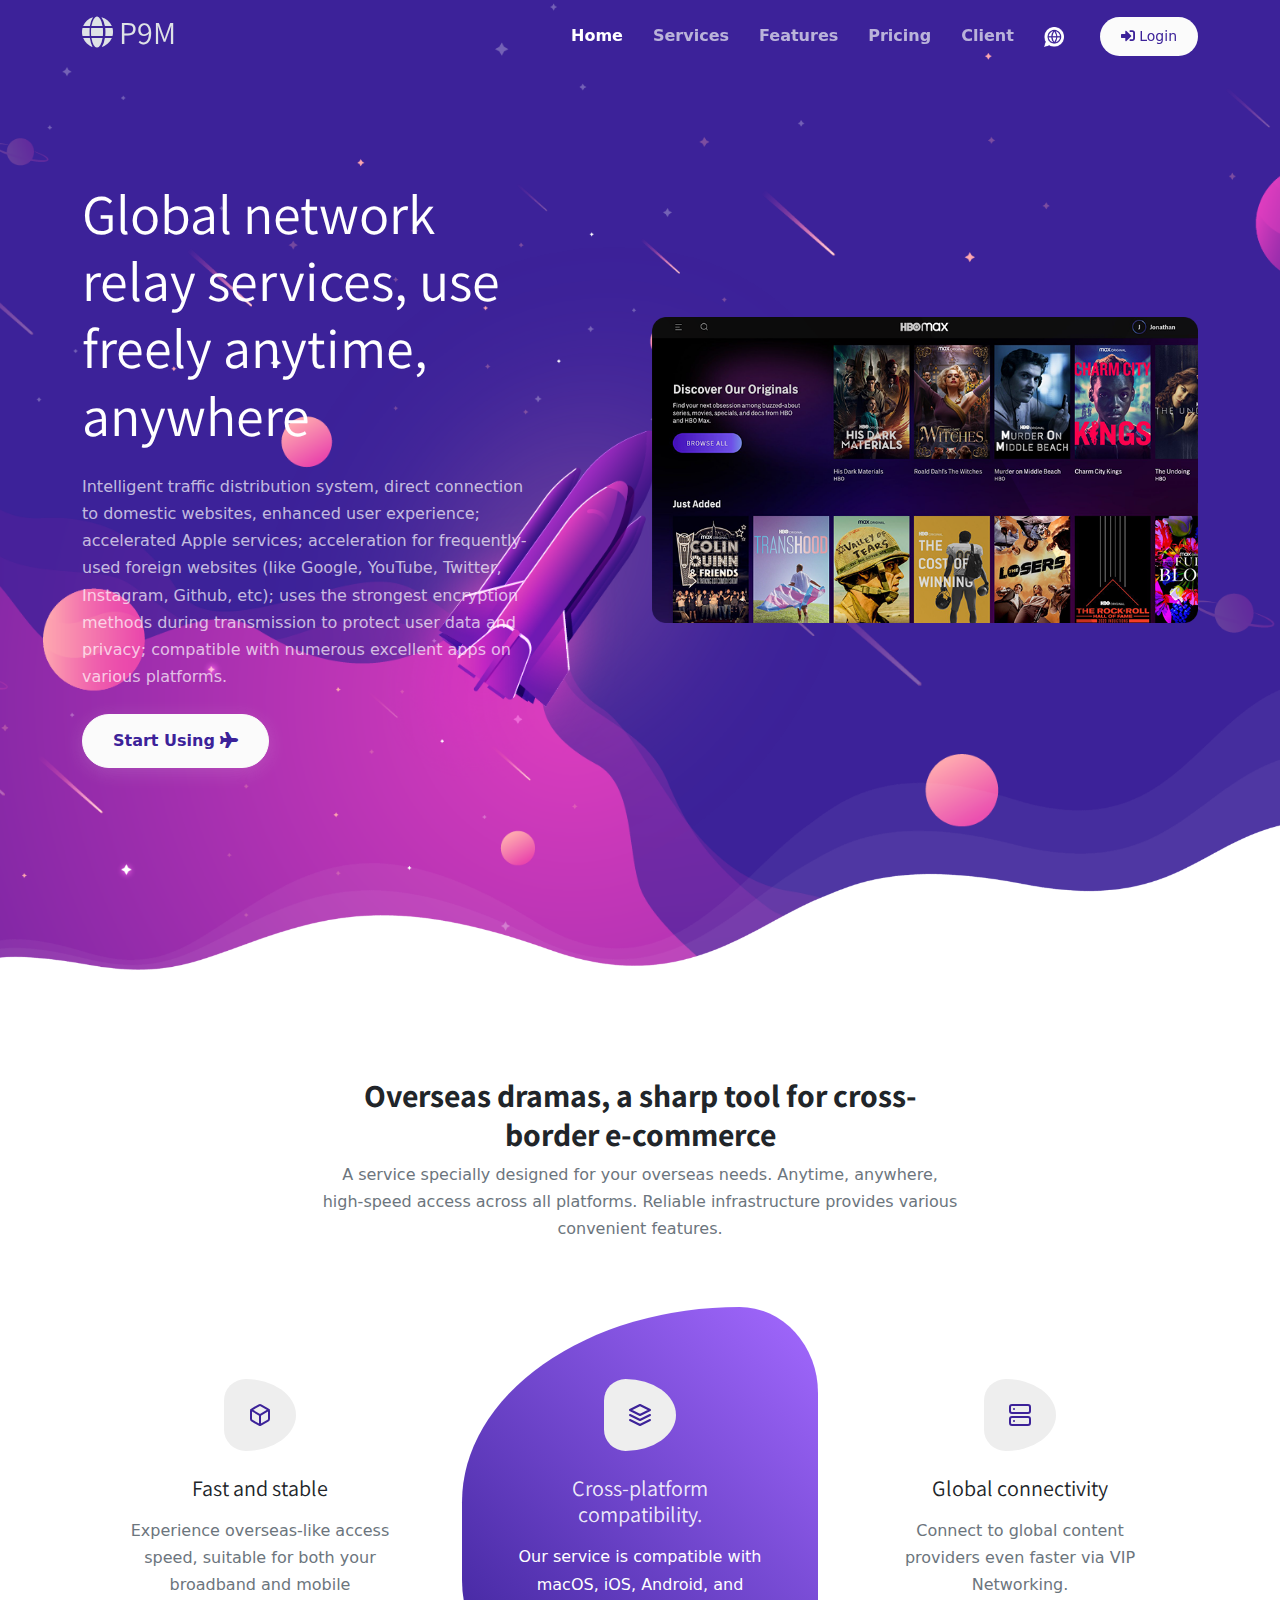
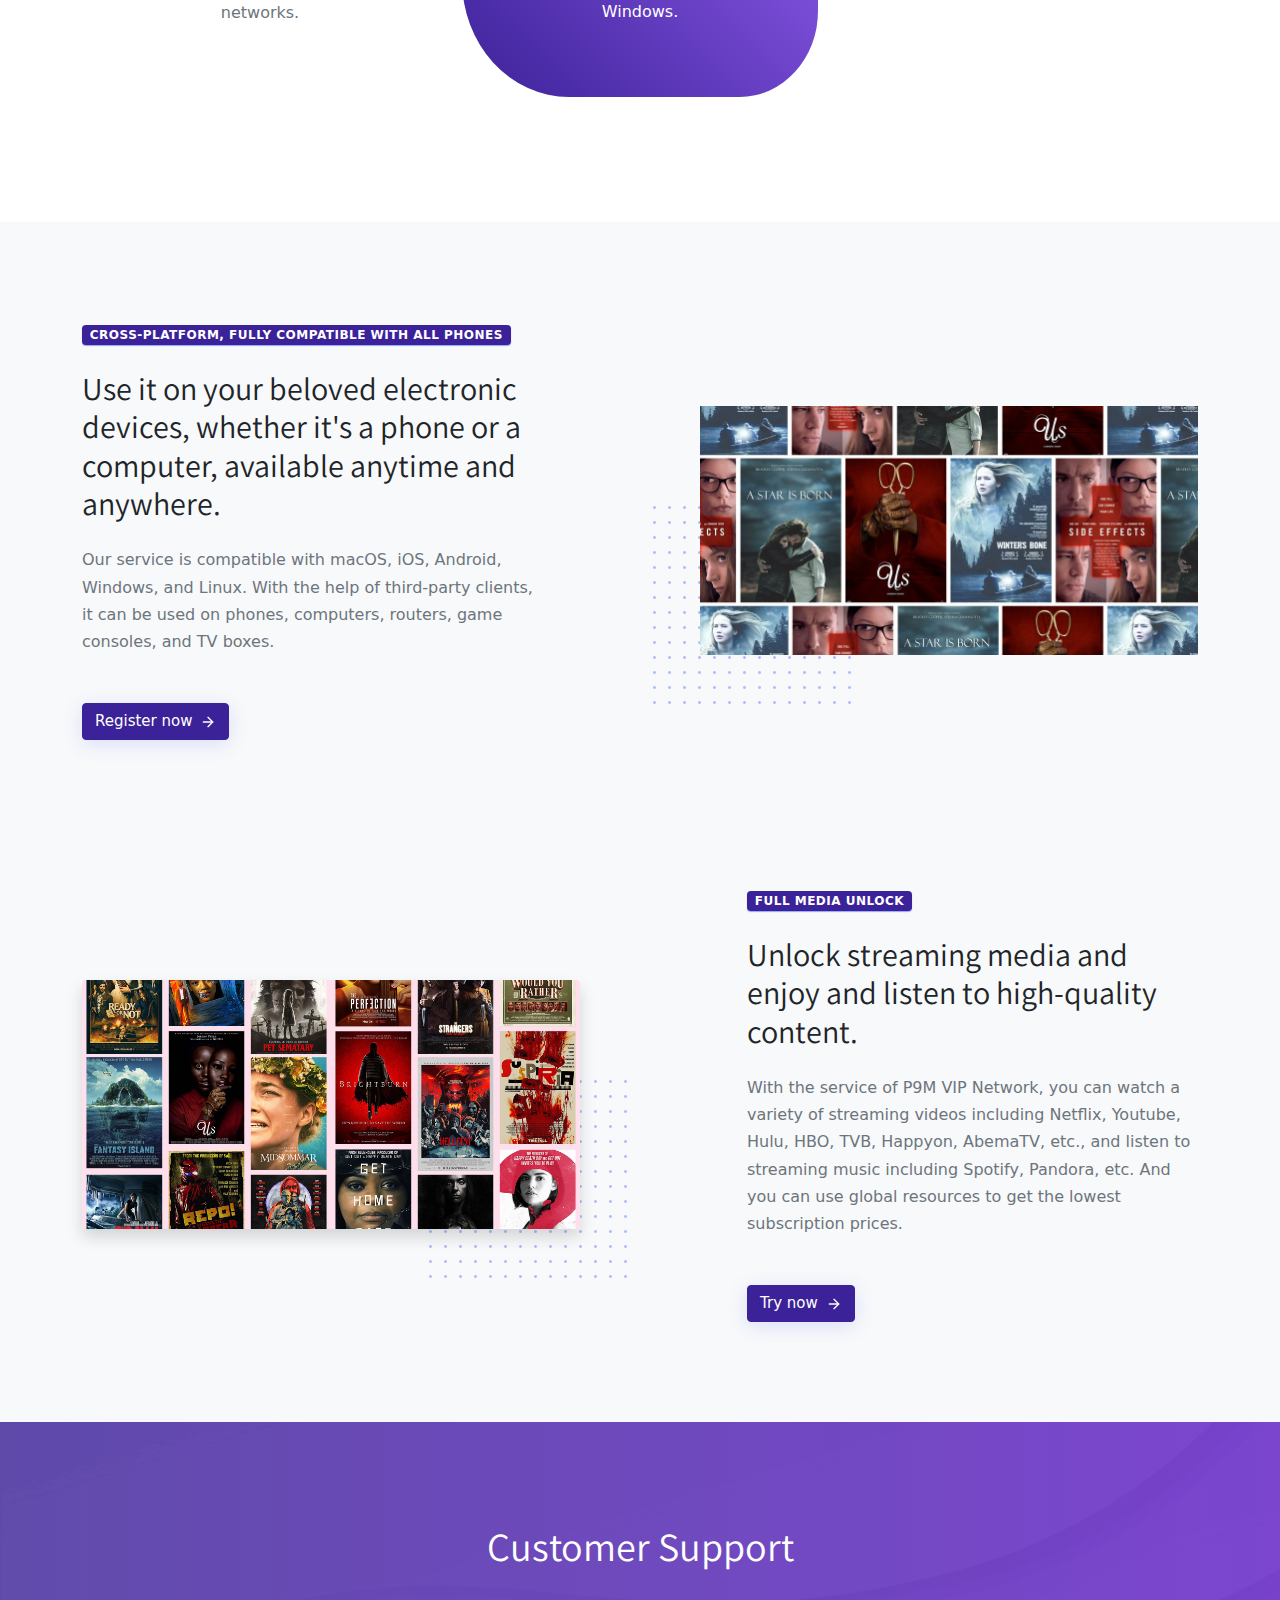
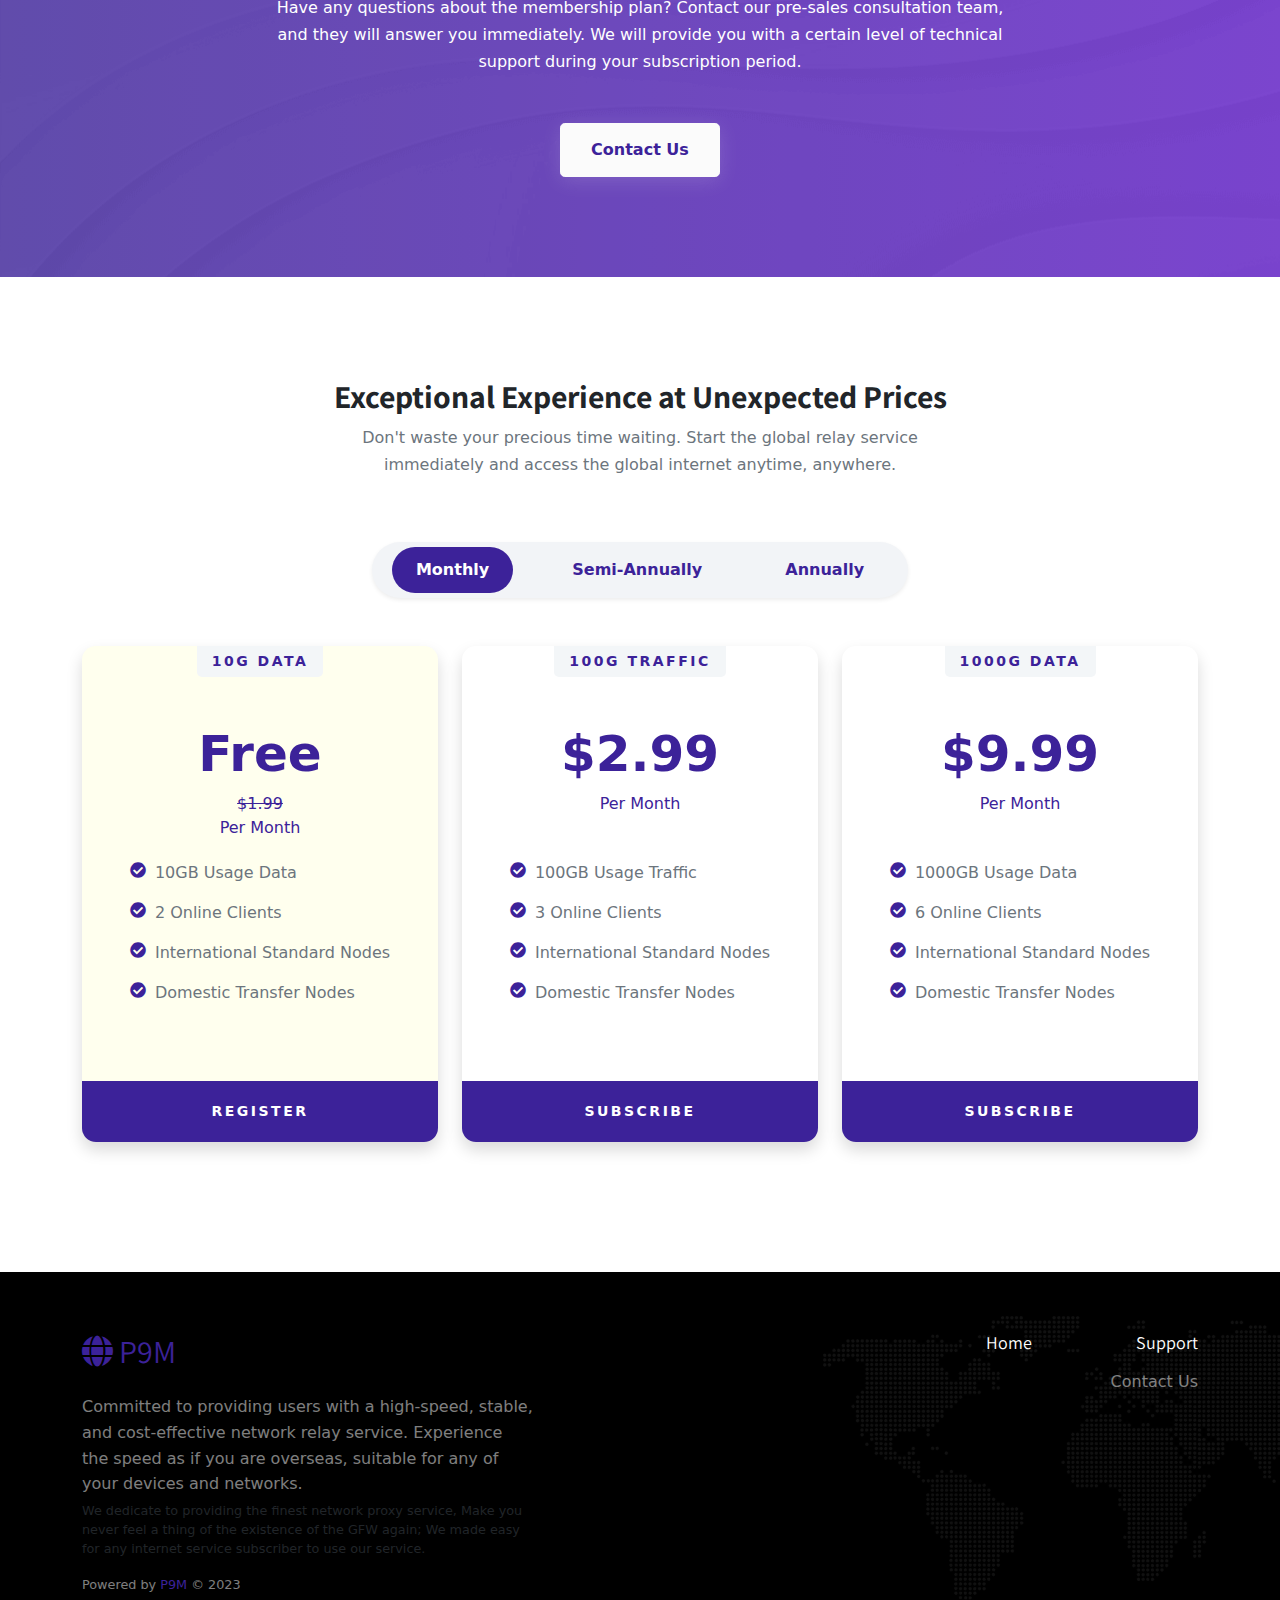
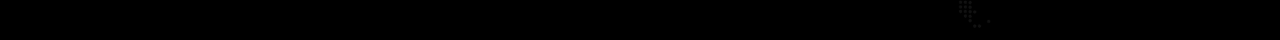
==== commit 2a6741be: "add chinese version" ====
--- a/public/en.html
+++ b/public/en.html
@@ -39,10 +39,10 @@
             </button>
             <div class="collapse navbar-collapse" id="navbarCollapse">
                 <ul class="navbar-nav ms-auto navbar-center" id="navbar-navlist">
-                    <li class="nav-item"><a href="/#home" class="nav-link active">Home</a></li>
-                    <li class="nav-item"><a href="/#services" class="nav-link">Services</a></li>
-                    <li class="nav-item"><a href="/#features" class="nav-link">Features</a></li>
-                    <li class="nav-item"><a href="/#pricing" class="nav-link">Pricing</a></li>
+                    <li class="nav-item"><a href="#home" class="nav-link active">Home</a></li>
+                    <li class="nav-item"><a href="#services" class="nav-link">Services</a></li>
+                    <li class="nav-item"><a href="#features" class="nav-link">Features</a></li>
+                    <li class="nav-item"><a href="#pricing" class="nav-link">Pricing</a></li>
                     <li class="nav-item client">
                         <a href="#" class="nav-link">Client</a>
                         <ol class="title">
@@ -156,7 +156,15 @@
                     <div class="service-box text-center px-4 py-5 position-relative mb-4">
                         <div class="service-box-content p-4">
                             <div class="icon-mono service-icon avatar-md mx-auto mb-4">
-                                <!-- SVG Content -->
+                                <svg xmlns="http://www.w3.org/2000/svg" width="24" height="24" viewBox="0 0 24 24"
+                                    fill="none" stroke="currentColor" stroke-width="2" stroke-linecap="round"
+                                    stroke-linejoin="round" class="feather feather-box text-primary">
+                                    <path
+                                        d="M21 16V8a2 2 0 0 0-1-1.73l-7-4a2 2 0 0 0-2 0l-7 4A2 2 0 0 0 3 8v8a2 2 0 0 0 1 1.73l7 4a2 2 0 0 0 2 0l7-4A2 2 0 0 0 21 16z">
+                                    </path>
+                                    <polyline points="3.27 6.96 12 12.01 20.73 6.96"></polyline>
+                                    <line x1="12" y1="22.08" x2="12" y2="12"></line>
+                                </svg>
                             </div>
                             <h4 class="mb-3 font-size-22">Fast and stable</h4>
                             <p class="text-muted mb-0">Experience overseas-like access speed, suitable for both your
--- a/public/static/css/style.css
+++ b/public/static/css/style.css
@@ -321,6 +321,11 @@
     color: #6c757d !important;
 }
 
+.nav-sticky.navbar .navbar-nav li .nav-link img {
+    filter: invert(0);
+}
+
+
 .nav-sticky.navbar .navbar-nav li .nav-link.active,
 .nav-sticky.navbar .navbar-nav li .nav-link:hover,
 .nav-sticky.navbar .navbar-nav li .nav-link:focus {
